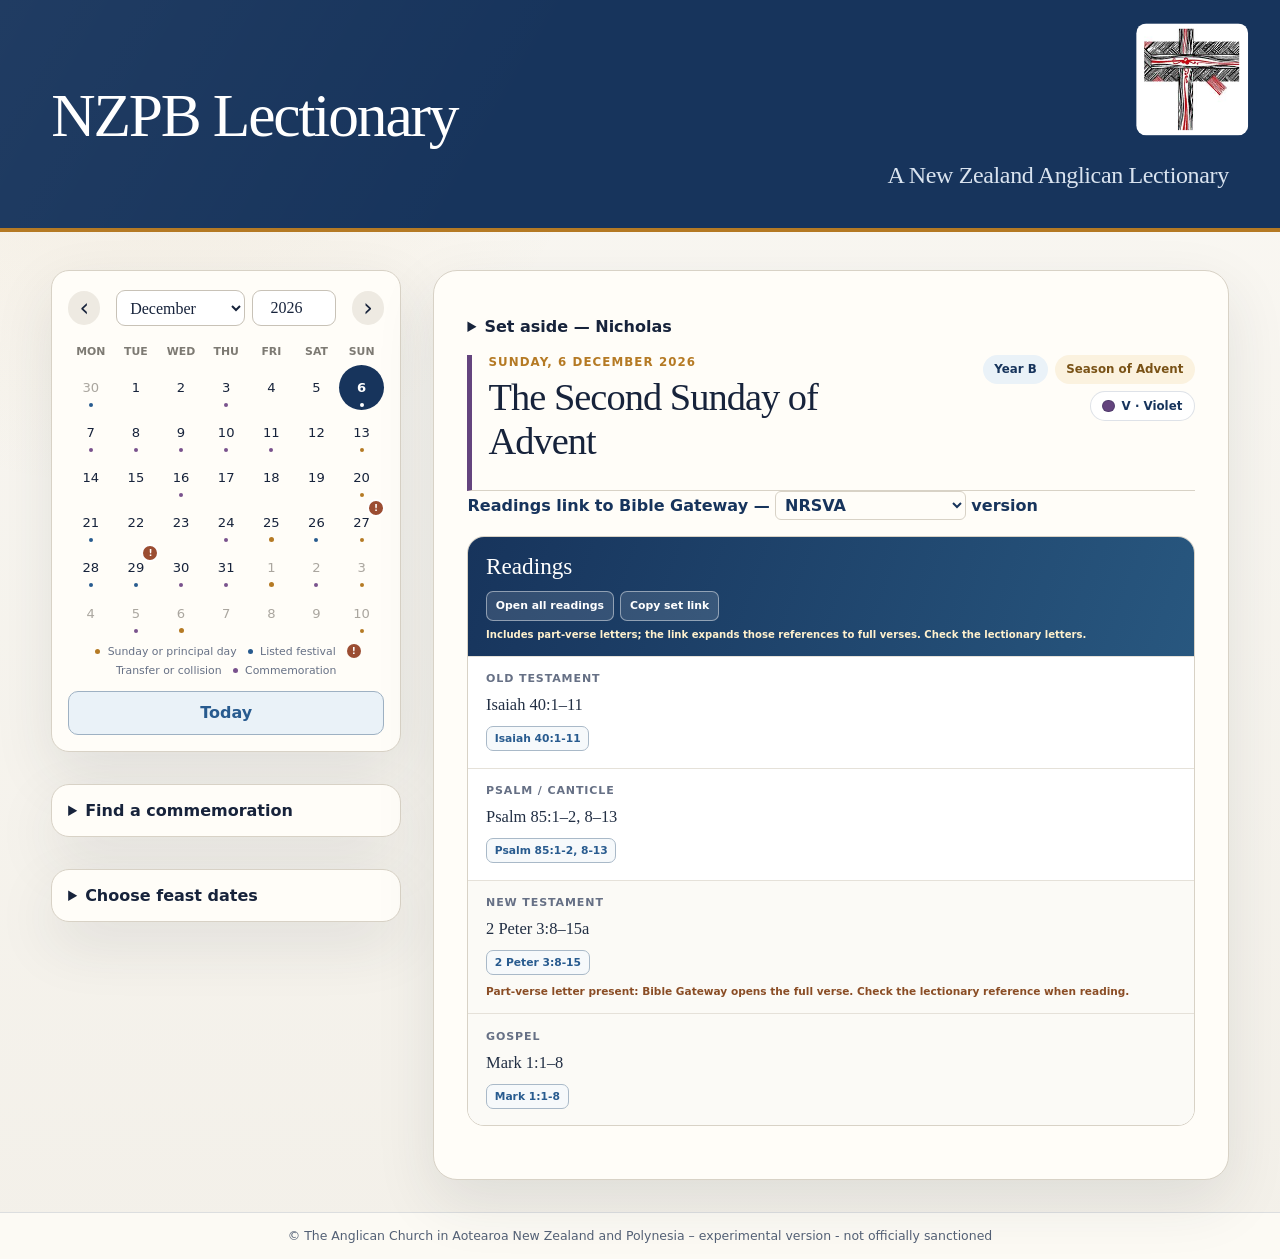
==== index.html @ 36b36e20 "v72 included FAS readings Files now include the FATS readings and should not have cross over data fo" ====
<!doctype html>
<html lang="en">
  <head>
    <meta charset="utf-8" />
    <meta name="viewport" content="width=device-width, initial-scale=1" />
    <meta name="description" content="A Church-year lectionary browser for Sundays, feasts and For All the Saints commemorations." />
    <title>NZPB Lectionary</title>
    <link rel="stylesheet" href="styles.css?v=72" />
    <link rel="stylesheet" href="commemorations.css?v=72" />
  </head>
  <body>
    <div class="app-shell">
      <header class="topbar">
        <h1>NZPB Lectionary</h1>
        <img class="church-logo" src="assets/anglican-church-logo.jpg?v=72" alt="Anglican Church in Aotearoa, New Zealand and Polynesia logo" />
        <p class="header-subtitle">A New Zealand Anglican Lectionary</p>
      </header>

      <main class="layout">
        <aside class="date-panel" aria-label="Date selection">
          <section class="calendar-card" aria-label="Calendar">
            <div class="calendar-heading">
              <button id="previous-month" class="icon-button" type="button" aria-label="Previous month">‹</button>
              <div class="calendar-selectors">
                <label class="visually-hidden" for="month-select">Month</label>
                <select id="month-select" aria-label="Month"></select>
                <label class="visually-hidden" for="year-select">Year</label>
                <input id="year-select" type="number" min="1600" max="4099" step="1" inputmode="numeric" aria-label="Year" />
                <h2 id="month-title" class="visually-hidden"></h2>
              </div>
              <button id="next-month" class="icon-button" type="button" aria-label="Next month">›</button>
            </div>
            <div class="weekday-row" aria-hidden="true">
              <span>Mon</span><span>Tue</span><span>Wed</span><span>Thu</span><span>Fri</span><span>Sat</span><span>Sun</span>
            </div>
            <div id="calendar-grid" class="calendar-grid"></div>
            <div class="calendar-legend"><span class="legend-principal"></span> Sunday or principal day <span class="legend-festival"></span> Listed festival <span class="legend-collision">!</span> Transfer or collision</div>
            <div id="date-adjustment" class="date-adjustment" hidden>
              <span id="date-adjustment-text"></span>
              <div class="segmented-control" aria-label="Choose Sunday direction">
                <button id="previous-mode" type="button">Previous</button>
                <button id="next-mode" type="button" class="active">Next</button>
              </div>
            </div>
            <div id="transfer-choice" class="transfer-choice" hidden>
              <span id="transfer-choice-text"></span>
              <div class="segmented-control" aria-label="Choose feast observance date">
                <button id="calendar-date-mode" type="button">Calendar date</button>
                <button id="assigned-sunday-mode" type="button">Assigned Sunday</button>
              </div>
            </div>
            <button id="today-button" class="calendar-today-button" type="button">Today</button>
          </section>

        </aside>

        <section class="reading-panel" aria-live="polite">
          <div id="notice" class="notice" hidden></div>

          <div class="reading-heading">
            <div>
              <div id="resolved-date" class="resolved-date"></div>
              <h2 id="sunday-name">Select a date</h2>
              <p id="sunday-subheading" class="sunday-subheading"></p>
            </div>
            <div class="metadata">
              <span id="cycle-badge" class="metadata-pill"></span>
              <span id="season-badge" class="metadata-pill season-pill"></span>
              <span id="colour-badge" class="metadata-pill colour-pill"><span id="colour-swatch" class="colour-swatch"></span><span id="colour-label"></span></span>
            </div>
          </div>

          <div id="reading-content">
            <p class="reading-link-notice">Readings link to Bible Gateway — <label class="visually-hidden" for="bible-version">Bible version</label><select id="bible-version" title="Authorised translations available on Bible Gateway; worship use remains subject to diocesan approval."><option value="NRSVA">NRSVA</option><option value="RSV">RSV</option><option value="GNT">GNT (Good News)</option><option value="CEV">CEV</option><option value="ESV">ESV</option><option value="NLT">NLT</option><option value="KJV">KJV</option></select> version <span id="apocrypha-status" hidden>— no apocrypha</span></p>
            <details id="easter-vigil" class="easter-vigil" hidden>
              <summary>The Great Vigil of Easter</summary>
              <p id="vigil-timing"></p>
              <p id="vigil-instruction"></p>
              <div id="vigil-readings"></div>
            </details>
            <section id="saint-date-choice" class="saint-date-choice" hidden>
              <span>Authorised Calendar dates</span>
              <p id="saint-date-choice-text"></p>
              <strong id="saint-observance-status" class="saint-observance-status"></strong>
              <div id="saint-observance-choice" class="segmented-control saint-observance-choice" role="group" aria-label="Record where this feast is observed">
                <button id="saint-choice-unconfirmed" type="button">Unconfirmed</button>
                <button id="saint-choice-official" type="button">Use official date</button>
                <button id="saint-choice-alternative" type="button">Use alternative</button>
              </div>
              <div id="saint-date-links" class="saint-date-links"></div>
            </section>

            <section id="christmas-proper-links" class="christmas-proper-links" hidden>
              <span>Christmas reading sets</span>
              <p>Open or copy one complete appointed Proper at a time.</p>
              <div id="christmas-proper-buttons" class="christmas-proper-buttons"></div>
            </section>

            <section id="required-reading-guidance" class="required-reading-guidance" hidden>
              <div class="required-reading-instruction">
                <span id="required-reading-label">Required reading</span>
                <strong id="required-reading-text"></strong>
                <p id="required-reading-explanation"></p>
              </div>
            </section>

            <section id="te-pouhere-provision" class="te-pouhere-provision" hidden>
              <details class="easter-vigil" id="te-pouhere-notes">
                <summary>About Te Pouhere Sunday — precedence information</summary>
              <div class="te-pouhere-status">
                <span>Designated Sunday and precedence</span>
                <strong id="te-pouhere-status-text"></strong>
                <p id="te-pouhere-precedence-text"></p>
                <div class="te-pouhere-source-links">
                  <a id="te-pouhere-lectionary-link" href="#" target="_blank" rel="noreferrer">Open annual Lectionary source ↗</a>
                  <a id="te-pouhere-calendar-link" href="#" target="_blank" rel="noreferrer">Open NZPB Calendar source ↗</a>
                </div>
              </div>
              </details>
              <article class="track-card te-pouhere-card">
                <header><span class="track-kicker">Specific provision</span><h3>Te Pouhere Sunday</h3></header>
                <dl>
                  <div><dt>Sentence</dt><dd id="te-pouhere-sentence"></dd></div>
                  <div><dt>First Reading</dt><dd id="te-pouhere-ot"></dd></div>
                  <div><dt>Psalm</dt><dd id="te-pouhere-psalm"></dd></div>
                  <div><dt>Second Reading</dt><dd id="te-pouhere-nt"></dd></div>
                  <div><dt>Gospel</dt><dd id="te-pouhere-gospel"></dd></div>
                  <div><dt>Post-communion</dt><dd id="te-pouhere-post-communion"></dd></div>
                </dl>
              </article>
            </section>

            <div id="ordinary-alternative-heading" class="ordinary-alternative-heading" hidden>
              <span>Alternative provision for the same date</span>
              <strong id="ordinary-alternative-title"></strong>
              <p>Use the following Ordinary Sunday RCL set when Te Pouhere Sunday is not being observed.</p>
            </div>

            <div id="track-choice" class="segmented-control track-choice" role="group" aria-label="Choose reading track" hidden>
              <button id="continuous-track-mode" type="button" class="active" aria-pressed="true">Continuous</button>
              <button id="related-track-mode" type="button" aria-pressed="false">Related</button>
            </div>

            <div id="tracks" class="tracks">
              <article id="primary-track" class="track-card continuous-card">
                <header>
                  <h3 id="primary-track-title">Continuous</h3>
                </header>
                <dl>
                  <div><dt>Old Testament</dt><dd id="continuous-ot"></dd></div>
                  <div><dt>Psalm / Canticle</dt><dd id="continuous-psalm"></dd></div>
                  <div class="shared-reading"><dt>New Testament</dt><dd id="continuous-nt"></dd></div>
                  <div class="shared-reading"><dt>Gospel</dt><dd id="continuous-gospel"></dd></div>
                </dl>
              </article>

              <article id="related-track" class="track-card related-card">
                <header>
                  <h3>Related</h3>
                </header>
                <dl>
                  <div><dt>Old Testament</dt><dd id="related-ot"></dd></div>
                  <div><dt>Psalm / Canticle</dt><dd id="related-psalm"></dd></div>
                  <div class="shared-reading"><dt>New Testament</dt><dd id="related-nt"></dd></div>
                  <div class="shared-reading"><dt>Gospel</dt><dd id="related-gospel"></dd></div>
                </dl>
              </article>
            </div>

            <section id="underlying-sunday-provision" class="underlying-sunday-provision" hidden>
              <div class="underlying-sunday-heading">
                <span>Underlying Sunday provision</span>
                <strong id="underlying-sunday-title"></strong>
                <p id="underlying-sunday-note"></p>
              </div>
              <div id="underlying-track-choice" class="segmented-control track-choice" role="group" aria-label="Choose underlying Sunday reading track" hidden>
                <button id="underlying-continuous-track-mode" type="button" class="active" aria-pressed="true">Continuous</button>
                <button id="underlying-related-track-mode" type="button" aria-pressed="false">Related</button>
              </div>
              <div id="underlying-sunday-tracks" class="tracks">
                <article id="underlying-primary-track" class="track-card continuous-card">
                  <header>
                    <h3 id="underlying-primary-title">Continuous</h3>
                  </header>
                  <dl>
                    <div><dt>Old Testament</dt><dd id="underlying-continuous-ot"></dd></div>
                    <div><dt>Psalm / Canticle</dt><dd id="underlying-continuous-psalm"></dd></div>
                    <div><dt>New Testament</dt><dd id="underlying-continuous-nt"></dd></div>
                    <div><dt>Gospel</dt><dd id="underlying-continuous-gospel"></dd></div>
                  </dl>
                </article>
                <article id="underlying-related-track" class="track-card related-card">
                  <header><h3>Related</h3></header>
                  <dl>
                    <div><dt>Old Testament</dt><dd id="underlying-related-ot"></dd></div>
                    <div><dt>Psalm / Canticle</dt><dd id="underlying-related-psalm"></dd></div>
                    <div><dt>New Testament</dt><dd id="underlying-related-nt"></dd></div>
                    <div><dt>Gospel</dt><dd id="underlying-related-gospel"></dd></div>
                  </dl>
                </article>
              </div>
            </section>

            <section id="easter-late-service" class="easter-late-service" hidden>
              <article class="track-card late-easter-card">
                <header>
                  <span id="easter-late-kicker" class="track-kicker"></span>
                  <h3 id="easter-late-title"></h3>
                </header>
                <dl>
                  <div><dt>Old Testament</dt><dd id="easter-late-ot"></dd></div>
                  <div><dt>Psalm / Canticle</dt><dd id="easter-late-psalm"></dd></div>
                  <div><dt>New Testament</dt><dd id="easter-late-nt"></dd></div>
                  <div><dt>Gospel</dt><dd id="easter-late-gospel"></dd></div>
                </dl>
              </article>
            </section>

            <section id="palm-liturgy" class="palm-liturgy" hidden>
              <div class="palm-instruction">
                <span>How the two liturgies are used</span>
                <p id="palm-instruction-text"></p>
              </div>
              <div class="palm-liturgy-grid">
                <article class="track-card palms-card">
                  <header><span class="track-kicker">Procession and entry</span><h3>Liturgy of the Palms</h3></header>
                  <dl>
                    <div><dt>Gospel</dt><dd id="palms-gospel"></dd></div>
                    <div><dt>Psalm</dt><dd id="palms-psalm"></dd></div>
                  </dl>
                  <p id="palms-collect" class="liturgy-collect"></p>
                </article>
                <article class="track-card passion-card">
                  <header><span class="track-kicker">Principal readings</span><h3>Liturgy of the Passion</h3></header>
                  <dl>
                    <div class="replaceable-reading"><dt>First Reading <span>replaceable if no procession</span></dt><dd id="passion-ot"></dd></div>
                    <div class="replaceable-reading"><dt>Psalm <span>replaceable if no procession</span></dt><dd id="passion-psalm"></dd></div>
                    <div><dt>New Testament</dt><dd id="passion-nt"></dd></div>
                    <div><dt>Passion Gospel</dt><dd id="passion-gospel"></dd></div>
                  </dl>
                </article>
              </div>
            </section>

          </div>

          <div id="empty-state" class="empty-state" hidden>
            <div class="empty-mark">✦</div>
            <h3 id="empty-title"></h3>
            <p id="empty-message"></p>
          </div>
        </section>
      </main>

      <footer class="site-footer">
        <p>© The Anglican Church in Aotearoa New Zealand and Polynesia – experimental version - not officially sanctioned</p>
      </footer>
    </div>

    <script src="data/sundays-data.js?v=72"></script>
    <script src="data/sunday-variations-data.js?v=72"></script>
    <script src="data/verification-status-data.js?v=72"></script>
    <script src="data/feasts-data.js?v=72"></script>
    <script src="data/saints-data.js?v=72"></script>
    <script src="data/palm-sunday-data.js?v=72"></script>
    <script src="data/mandatory-reading-data.js?v=72"></script>
    <script src="data/easter-day-data.js?v=72"></script>
    <script src="data/te-pouhere-data.js?v=72"></script>
    <script src="data/liturgical-colours-data.js?v=72"></script>
    <script src="embed-height.js?v=72"></script>
    <script src="data/easter-vigil-data.js?v=72"></script>
    <script src="data/reading-revisions-data.js?v=72"></script>
    <script type="module" src="app.js?v=72"></script>
  </body>
</html>
---- styles.css ----
:root {
  --ink: #17233b;
  --muted: #667085;
  --paper: #f3f0e9;
  --card: #fffdf8;
  --line: #d8d2c6;
  --navy: #17345c;
  --blue: #285b8f;
  --blue-soft: #eaf2f8;
  --gold: #b57a24;
  --gold-soft: #fbf2df;
  --green: #47715c;
  --green-soft: #e8f1eb;
  --alert: #9b4d32;
  --alert-soft: #fff0e8;
  --shadow: 0 22px 60px rgba(42, 49, 60, 0.1);
}

* { box-sizing: border-box; }
[hidden] { display: none !important; }

body {
  margin: 0;
  min-width: 320px;
  color: var(--ink);
  background:
    radial-gradient(circle at 10% 0%, rgba(181, 122, 36, 0.09), transparent 31rem),
    linear-gradient(180deg, #faf8f3 0%, var(--paper) 100%);
  font-family: Inter, ui-sans-serif, system-ui, -apple-system, BlinkMacSystemFont, "Segoe UI", sans-serif;
}

button, input { font: inherit; }
button { color: inherit; }

.app-shell { min-height: 0; }

.topbar {
  display: grid;
  grid-template-columns: minmax(0, 1fr) auto;
  grid-template-rows: auto auto;
  gap: 0.35rem 1.5rem;
  align-items: end;
  padding: 2.8rem clamp(1rem, 4vw, 4.5rem) 2.35rem;
  color: white;
  background:
    linear-gradient(120deg, rgba(255,255,255,0.04), transparent 42%),
    var(--navy);
  border-bottom: 4px solid var(--gold);
}

.topbar h1 {
  grid-column: 1;
  grid-row: 1;
  margin: 0.2rem 0 0.35rem;
  font-family: Georgia, "Times New Roman", serif;
  font-size: clamp(1.6rem, 4.8vw, 4.8rem);
  font-weight: 500;
  letter-spacing: -0.035em;
  white-space: nowrap;
}

.topbar p { margin: 0; color: #d9e3ef; font-size: 1rem; }
.topbar .header-subtitle { grid-column: 1 / -1; grid-row: 2; justify-self: end; margin: 0; text-align: right; font-family: Georgia, "Times New Roman", serif; font-size: clamp(1rem, 1.875vw, 1.8rem); line-height: 1.15; letter-spacing: -0.015em; white-space: nowrap; }
.church-logo { grid-column: 2; grid-row: 1; align-self: start; justify-self: end; display: block; width: clamp(85px, 8.75vw, 115px); height: clamp(85px, 8.75vw, 115px); padding: 0.3rem; border-radius: 10px; background: white; object-fit: contain; transform: translate(clamp(0.35rem, 1.5vw, 1.5rem), -1.35rem); }
.eyebrow { color: #efc77f; text-transform: uppercase; letter-spacing: 0.18em; font-size: 0.73rem; font-weight: 800; }

.layout {
  display: grid;
  width: 100%;
  grid-template-columns: minmax(270px, 350px) minmax(0, 1fr);
  gap: clamp(1rem, 2.5vw, 2.5rem);
  padding: clamp(1rem, 3vw, 3rem) clamp(1rem, 4vw, 4.5rem) clamp(1.25rem, 2.5vw, 2.25rem);
  max-width: 1650px;
  margin: 0 auto;
}

.site-footer {
  padding: 0.85rem clamp(1rem, 4vw, 4.5rem);
  border-top: 1px solid rgba(23, 52, 92, 0.14);
  color: #536075;
  background: rgba(255, 253, 248, 0.78);
  text-align: center;
}

.site-footer p {
  margin: 0;
  font-size: 0.78rem;
  line-height: 1.5;
}

.date-panel { display: flex; flex-direction: column; gap: 1rem; }
.calendar-card, .reading-panel { background: var(--card); border: 1px solid var(--line); box-shadow: var(--shadow); }
.calendar-card { min-width: 0; border-radius: 18px; padding: 1rem; }

input[type="date"] {
  width: 100%;
  padding: 0.75rem 0.8rem;
  border: 1px solid #c8c2b7;
  border-radius: 10px;
  background: white;
  color: var(--ink);
}

button { border: 0; cursor: pointer; }
button:focus-visible, input:focus-visible, select:focus-visible, a:focus-visible { outline: 3px solid rgba(40,91,143,0.3); outline-offset: 2px; }
.quiet-button { padding: 0.7rem 0.9rem; border-radius: 10px; background: var(--blue-soft); color: var(--blue); font-weight: 750; }

.date-adjustment { margin-top: 0.8rem; padding-top: 0.75rem; border-top: 1px solid var(--line); }
.date-adjustment > span { display: block; color: var(--muted); font-size: 0.82rem; line-height: 1.4; margin-bottom: 0.6rem; }
.transfer-choice { margin-top: 0.8rem; padding-top: 0.75rem; border-top: 1px solid var(--line); }
.transfer-choice > span { display: block; margin-bottom: 0.6rem; color: var(--muted); font-size: 0.82rem; line-height: 1.4; }
.segmented-control { display: grid; grid-template-columns: 1fr 1fr; padding: 3px; border-radius: 10px; background: #ece8df; }
.segmented-control button { padding: 0.5rem; border-radius: 8px; background: transparent; font-size: 0.78rem; font-weight: 750; }
.segmented-control button.active { color: white; background: var(--navy); }
.track-choice { width: min(100%, 24rem); margin: 1rem 0; }
.track-choice[hidden] { display: none; }

.calendar-heading { display: flex; align-items: center; justify-content: space-between; gap: 1rem; padding: 0.2rem 0 0.8rem; }
.calendar-heading h2 { margin: 0; font-family: Georgia, "Times New Roman", serif; font-size: 1.25rem; font-weight: 600; }
.calendar-selectors { display: flex; align-items: center; justify-content: center; gap: 0.45rem; min-width: 0; }
.calendar-selectors select, .calendar-selectors input { min-height: 2.25rem; border: 1px solid #c8c2b7; border-radius: 9px; color: var(--ink); background: white; font-family: Georgia, "Times New Roman", serif; font-size: 1rem; }
.calendar-selectors select { max-width: 9rem; padding: 0.35rem 1.8rem 0.35rem 0.55rem; }
.calendar-selectors input { width: 6.2rem; padding: 0.35rem 0.55rem; text-align: center; }
.visually-hidden { position: absolute !important; width: 1px !important; height: 1px !important; padding: 0 !important; margin: -1px !important; overflow: hidden !important; clip: rect(0, 0, 0, 0) !important; white-space: nowrap !important; border: 0 !important; }
.icon-button { display: grid; place-items: center; width: 2.1rem; height: 2.1rem; border-radius: 50%; background: #eeeae2; font-size: 1.5rem; line-height: 1; }
.weekday-row, .calendar-grid { display: grid; grid-template-columns: repeat(7, 1fr); }
.weekday-row span { padding: 0.4rem 0; color: #7d7a73; text-align: center; font-size: 0.68rem; font-weight: 800; text-transform: uppercase; }
.calendar-day { position: relative; aspect-ratio: 1; min-height: 36px; display: grid; place-items: center; border-radius: 50%; background: transparent; font-size: 0.82rem; }
.calendar-day.outside { color: #aaa69f; }
.calendar-day.sunday::after, .calendar-day.observance::after { content: ""; position: absolute; bottom: 3px; width: 4px; height: 4px; border-radius: 50%; background: var(--gold); }
.calendar-day.observance:not(.sunday)::after { background: var(--blue); }
.calendar-day.principal-observance:not(.sunday)::after { width: 5px; height: 5px; background: var(--gold); }
.calendar-day.selected { color: white; background: var(--navy); font-weight: 800; }
.calendar-day.selected::after { background: white; }
.calendar-day.resolved:not(.selected) { box-shadow: inset 0 0 0 2px var(--gold); font-weight: 800; }
.calendar-day.today:not(.selected) { background: var(--blue-soft); color: var(--blue); }
.calendar-day.collision::before { content: "!"; position: absolute; top: -1px; right: -1px; display: grid; place-items: center; width: 14px; height: 14px; border: 2px solid white; border-radius: 50%; color: white; background: var(--alert); font: 800 9px/1 system-ui, sans-serif; z-index: 1; }
.calendar-day.selected.collision::before { border-color: var(--navy); }
.calendar-legend { display: flex; flex-wrap: wrap; align-items: center; justify-content: center; gap: 0.35rem 0.45rem; margin-top: 0.55rem; color: var(--muted); font-size: 0.68rem; }
.calendar-legend span { width: 5px; height: 5px; margin-left: 0.25rem; border-radius: 50%; background: var(--gold); }
.calendar-legend .legend-festival { background: var(--blue); }
.calendar-legend .legend-collision { display: grid; place-items: center; width: 14px; height: 14px; color: white; background: var(--alert); font-size: 9px; font-weight: 850; }
.calendar-today-button { width: 100%; margin-top: 0.85rem; padding: 0.72rem; border: 1px solid #9eb1c3; border-radius: 10px; color: var(--blue); background: var(--blue-soft); font-weight: 800; }

.reading-panel { border-radius: 24px; padding: clamp(1rem, 2.6vw, 2.3rem); min-width: 0; }
.notice { margin-bottom: 1.2rem; padding: 0.9rem 1rem; border-left: 4px solid var(--alert); background: var(--alert-soft); color: #70351f; line-height: 1.45; font-size: 0.88rem; }
.notice.info { border-left-color: var(--blue); background: var(--blue-soft); color: #244e76; }

.reading-heading { display: flex; align-items: flex-start; justify-content: space-between; gap: 1rem; padding-bottom: 1.2rem; border-bottom: 1px solid var(--line); }
.reading-panel { --liturgical-colour: #b57a24; }
.reading-heading { border-left: 5px solid var(--liturgical-colour); padding-left: 1rem; transition: border-color 180ms ease; }
.resolved-date { margin-bottom: 0.35rem; color: var(--gold); text-transform: uppercase; letter-spacing: 0.09em; font-size: 0.74rem; font-weight: 850; }
.reading-heading h2 { margin: 0; max-width: 850px; font-family: Georgia, "Times New Roman", serif; font-size: clamp(1.75rem, 3vw, 3rem); font-weight: 500; letter-spacing: -0.025em; }
.sunday-subheading { margin: 0.5rem 0 0; color: var(--muted); font-family: Georgia, "Times New Roman", serif; font-style: italic; white-space: pre-line; }
.metadata { display: flex; flex-wrap: wrap; justify-content: flex-end; gap: 0.45rem; }
.metadata-pill { padding: 0.45rem 0.7rem; border-radius: 999px; color: var(--navy); background: var(--blue-soft); font-size: 0.74rem; font-weight: 850; white-space: nowrap; }
.season-pill { color: #795216; background: var(--gold-soft); }
.colour-pill { display: inline-flex; align-items: center; gap: 0.42rem; border: 1px solid rgba(23, 52, 92, 0.14); background: #fff; }
.colour-swatch { display: inline-block; width: 0.78rem; height: 0.78rem; border: 1px solid rgba(23, 35, 59, 0.24); border-radius: 50%; background: var(--liturgical-colour); }

.track-label { color: var(--muted); text-transform: uppercase; letter-spacing: 0.08em; font-size: 0.68rem; font-weight: 850; }
.text-button { padding: 0.45rem 0; color: var(--blue); background: transparent; font-size: 0.8rem; font-weight: 800; }
.calculation-details { margin: 0 0 1rem; padding: 0.8rem 1rem; border-radius: 12px; background: #f1eee7; color: #565d69; font-size: 0.82rem; line-height: 1.55; }

.saint-date-choice { margin: 0 0 1rem; padding: 0.9rem 1rem; border: 1px solid #c8d4df; border-radius: 14px; background: #f4f7fa; }
.saint-date-choice[hidden] { display: none; }
.saint-date-choice > span { color: var(--navy); font-size: 0.7rem; font-weight: 850; text-transform: uppercase; letter-spacing: 0.08em; }
.saint-date-choice p { margin: 0.3rem 0 0.65rem; color: #4b5a68; font-size: 0.82rem; line-height: 1.5; }
.saint-observance-status { display: block; margin-bottom: 0.55rem; color: var(--navy); font-size: 0.82rem; line-height: 1.45; }
.saint-observance-choice { grid-template-columns: repeat(3, 1fr); margin-bottom: 0.75rem; }
.saint-observance-choice button { line-height: 1.25; }
.saint-date-links { display: flex; flex-wrap: wrap; gap: 0.5rem; }
.saint-date-link { display: grid; gap: 0.18rem; padding: 0.6rem 0.75rem; border: 1px solid #9eb1c3; color: var(--navy); background: white; text-align: left; }
.saint-date-role { color: #687a8a; font-size: 0.58rem; font-weight: 850; text-transform: uppercase; letter-spacing: 0.07em; }
.saint-date-link strong { font-size: 0.76rem; }
.saint-date-link.active { border-color: var(--navy); color: white; background: var(--navy); }
.saint-date-link.active .saint-date-role { color: #cbd9e6; }
.saint-date-link.appointed { box-shadow: inset 0 0 0 2px var(--gold); }
.saint-date-link .saint-date-status { color: #687a8a; font-size: 0.68rem; font-weight: 700; }
.saint-date-link.active .saint-date-status { color: #dce7f0; }

.christmas-proper-links { margin: 0 0 1rem; padding: 0.9rem 1rem; border: 1px solid #d7c18b; border-radius: 14px; background: #fff9ec; }
.christmas-proper-links[hidden] { display: none; }
.christmas-proper-links > span { color: #795216; font-size: 0.7rem; font-weight: 850; text-transform: uppercase; letter-spacing: 0.08em; }
.christmas-proper-links > p { margin: 0.3rem 0 0.7rem; color: #6b5a38; font-size: 0.82rem; }
.christmas-proper-buttons { display: grid; gap: 0.55rem; }
.christmas-proper-row { display: flex; flex-wrap: wrap; align-items: center; gap: 0.45rem; padding: 0.55rem 0.65rem; border: 1px solid #ddcfac; border-radius: 10px; background: white; }
.christmas-proper-row strong { min-width: 5.2rem; color: var(--navy); font-size: 0.82rem; }

.reading-text { display: block; white-space: pre-line; }
.psalm-numbering-line + .psalm-numbering-line { margin-top: 0.6rem; }
.psalm-numbering-label { display: block; font: 0.75rem Inter, ui-sans-serif, system-ui, sans-serif; color: var(--muted); margin-bottom: 0.2rem; }
.nzpb-numbering-reference { font-size: 0.92em; }
.easter-vigil { margin: 0.8rem 0 1.2rem; }
.easter-vigil[hidden] { display: none; }
.easter-vigil > summary { cursor: pointer; font-weight: 700; }
.easter-vigil > p { font-size: 0.88rem; line-height: 1.5; }
.vigil-card { margin-top: 0.8rem; }
.reading-links { display: flex; flex-wrap: wrap; gap: 0.35rem; margin-top: 0.55rem; font-family: Inter, ui-sans-serif, system-ui, sans-serif; white-space: normal; }
.reading-link-notice { color: var(--navy); font-size: 1rem; font-weight: 650; line-height: 1.5; margin: 0 0 1rem; }
.reading-link-notice select { max-width: 100%; font: inherit; color: var(--navy); background: var(--card); border: 1px solid var(--line); border-radius: 6px; padding: 0.2rem 0.3rem; }
.optional-reading-choice { display: inline-flex; flex: 0 1 auto; flex-wrap: wrap; gap: 2px; padding: 2px; background: transparent; align-items: center; }
.optional-reading-choice button { padding: 0.28rem 0.4rem; font-size: 0.67rem; font-weight: 600; border: 1px solid var(--line); border-radius: 6px; line-height: 1.25; }
.optional-reading-choice button.active { color: var(--navy); background: var(--blue-soft); border-color: #a9b9c8; }
.reading-link { display: inline-flex; align-items: center; padding: 0.3rem 0.48rem; border: 1px solid #a9b9c8; border-radius: 7px; color: var(--blue); background: #f6f9fb; font-size: 0.67rem; font-weight: 800; line-height: 1.25; text-decoration: none; }
.partial-verse-note { display: block; width: 100%; margin-top: 0.2rem; color: #8a4d25; font-size: 0.66rem; font-weight: 750; line-height: 1.35; }
.reading-set-actions { display: flex; flex-wrap: wrap; align-items: center; gap: 0.4rem; margin-top: 0.65rem; font-family: Inter, ui-sans-serif, system-ui, sans-serif; }
.reading-action { display: inline-flex; align-items: center; justify-content: center; min-height: 1.9rem; padding: 0.35rem 0.55rem; border: 1px solid rgba(255,255,255,0.45); border-radius: 7px; color: white; background: rgba(255,255,255,0.12); font-size: 0.68rem; font-weight: 800; line-height: 1.2; text-decoration: none; }
.reading-action:hover { background: rgba(255,255,255,0.2); }
.christmas-proper-row .reading-action { border-color: #9eb1c3; color: var(--blue); background: var(--blue-soft); }
.reading-set-warning { flex-basis: 100%; color: #fff1cd; font-size: 0.63rem; font-weight: 700; line-height: 1.35; }
.christmas-proper-row .reading-set-warning { color: #8a4d25; }

.required-reading-guidance { margin: 0 0 1rem; }
.required-reading-guidance[hidden], .easter-late-service[hidden] { display: none; }
.required-reading-instruction { padding: 1rem 1.1rem; border: 1px solid #a9c8b5; border-radius: 14px; background: #eff8f2; }
.required-reading-instruction span { display: block; color: #286142; font-size: 0.7rem; font-weight: 850; text-transform: uppercase; letter-spacing: 0.08em; }
.required-reading-instruction strong { display: block; margin-top: 0.35rem; color: #173e2a; line-height: 1.45; }
.required-reading-instruction p { margin: 0.35rem 0 0; color: #3d5e4a; font-size: 0.84rem; line-height: 1.55; }
.required-reading-instruction a { display: inline-block; margin-top: 0.55rem; color: #286142; font-size: 0.76rem; font-weight: 800; }
.easter-late-service { margin-top: 1rem; }
.late-easter-card header { background: linear-gradient(110deg, #326244, #4f8a63); }

.te-pouhere-provision { display: grid; gap: 1rem; margin-top: 1rem; }
.te-pouhere-provision[hidden], .ordinary-alternative-heading[hidden] { display: none; }
.te-pouhere-status { padding: 1rem 1.1rem; border: 1px solid #b9a8ce; border-radius: 14px; background: #f6f1fa; }
.te-pouhere-status > span { display: block; color: #5c397e; font-size: 0.7rem; font-weight: 850; text-transform: uppercase; letter-spacing: 0.08em; }
.te-pouhere-status strong { display: block; margin-top: 0.35rem; color: #43265e; line-height: 1.45; }
.te-pouhere-status p { margin: 0.35rem 0 0; color: #5d5068; font-size: 0.84rem; line-height: 1.55; }
.te-pouhere-source-links { display: flex; flex-wrap: wrap; gap: 0.8rem; margin-top: 0.6rem; }
.te-pouhere-source-links a { color: #5c397e; font-size: 0.76rem; font-weight: 800; }
.te-pouhere-card header { background: linear-gradient(110deg, #493064, #765093); }
.ordinary-alternative-heading { margin: 1rem 0 0.7rem; padding: 0.85rem 1rem; border-left: 4px solid #9b792f; background: #fff9ec; }
.ordinary-alternative-heading span { display: block; color: #80601f; font-size: 0.65rem; font-weight: 850; text-transform: uppercase; letter-spacing: 0.08em; }
.ordinary-alternative-heading strong { display: block; margin-top: 0.2rem; color: #553f17; }
.ordinary-alternative-heading p { margin: 0.2rem 0 0; color: #6b5a38; font-size: 0.78rem; }

.underlying-sunday-provision { margin-top: 1.15rem; padding-top: 1.15rem; border-top: 1px solid var(--line); }
.underlying-sunday-provision[hidden] { display: none; }
.underlying-sunday-heading { margin-bottom: 0.75rem; padding: 0.9rem 1rem; border-left: 4px solid #9b792f; background: #fff9ec; }
.underlying-sunday-heading span { display: block; color: #80601f; font-size: 0.65rem; font-weight: 850; text-transform: uppercase; letter-spacing: 0.08em; }
.underlying-sunday-heading strong { display: block; margin-top: 0.2rem; color: #553f17; font-family: Georgia, "Times New Roman", serif; font-size: 1.08rem; }
.underlying-sunday-heading p { margin: 0.3rem 0 0; color: #6b5a38; font-size: 0.8rem; line-height: 1.5; }

.tracks { display: grid; grid-template-columns: repeat(2, minmax(0,1fr)); gap: 1rem; }
.tracks.single-track { grid-template-columns: minmax(0, 1fr); }
.tracks.single-track .track-card { max-width: none; }
.tracks.single-track .continuous-card header { background: linear-gradient(110deg, var(--navy), #28577f); }
.track-card { overflow: hidden; border: 1px solid var(--line); border-radius: 17px; background: white; }
.track-card header { padding: 1rem 1.1rem 0.9rem; color: white; }
.continuous-card header { background: var(--navy); }
.vigil-card header { background: var(--navy); }
.related-card header { background: #7d5a25; }
.track-kicker { display: block; margin-bottom: 0.2rem; opacity: 0.72; font-size: 0.66rem; font-weight: 800; text-transform: uppercase; letter-spacing: 0.12em; }
.track-card h3 { margin: 0; font-family: Georgia, "Times New Roman", serif; font-size: 1.45rem; font-weight: 500; }
.track-card dl { margin: 0; }
.track-card dl > div { min-height: 112px; padding: 0.95rem 1.1rem; border-top: 1px solid #e5e1d9; }
.track-card dt { margin-bottom: 0.45rem; color: var(--muted); font-size: 0.69rem; font-weight: 850; text-transform: uppercase; letter-spacing: 0.08em; }
.track-card dt span { float: right; padding: 0.18rem 0.4rem; border-radius: 999px; color: var(--green); background: var(--green-soft); font-size: 0.58rem; letter-spacing: 0.05em; }
.track-card dd { margin: 0; color: #222f44; font-family: Georgia, "Times New Roman", serif; font-size: 1.03rem; line-height: 1.55; white-space: pre-line; }
.palm-liturgy { display: grid; gap: 1rem; }
.palm-liturgy[hidden] { display: none; }
.palm-instruction { padding: 1rem 1.1rem; border: 1px solid #d9c58c; border-radius: 14px; background: #fff8e6; }
.palm-instruction span { color: #765519; font-size: 0.7rem; font-weight: 850; text-transform: uppercase; letter-spacing: 0.08em; }
.palm-instruction p { margin: 0.35rem 0 0; color: #473919; line-height: 1.55; }
.palm-liturgy-grid { display: grid; grid-template-columns: minmax(0, 0.82fr) minmax(0, 1.18fr); gap: 1rem; align-items: start; }
.palms-card header { background: linear-gradient(110deg, #6b5521, #9a7830); }
.passion-card header { background: linear-gradient(110deg, #702e32, #9a4349); }
.liturgy-collect { margin: 0; padding: 0.8rem 1.1rem; border-top: 1px solid #e5e1d9; color: var(--muted); font-size: 0.78rem; font-weight: 750; }
.replaceable-reading { background: #fffaf0; }
.replaceable-reading dt span { float: right; padding: 0.18rem 0.4rem; border-radius: 999px; color: #765519; background: #f4e4b8; font-size: 0.58rem; letter-spacing: 0.04em; }
.shared-reading { background: #fbfaf6; }


.empty-state { display: grid; place-items: center; padding: 2rem; text-align: center; }
.empty-mark { display: grid; place-items: center; width: 3.5rem; height: 3.5rem; border-radius: 50%; color: var(--gold); background: var(--gold-soft); font-size: 1.4rem; }
.empty-state h3 { margin: 1rem 0 0.5rem; font-family: Georgia, "Times New Roman", serif; font-size: 1.7rem; font-weight: 500; }
.empty-state p { max-width: 560px; margin: 0; color: var(--muted); line-height: 1.6; }

@media (max-width: 980px) {
  .layout { grid-template-columns: 1fr; }
  .topbar { align-items: center; }
  .date-panel { display: grid; grid-template-columns: minmax(0, 1fr) minmax(0, 1.2fr); align-items: start; }
}

@media (max-width: 700px) {
  .topbar { grid-template-rows: auto auto; align-items: center; column-gap: 0.5rem; }
  .topbar h1 { grid-column: 1; grid-row: 1; justify-self: start; font-size: clamp(1rem, 6.1vw, 2.6rem); }
  .church-logo { grid-column: 2; grid-row: 1; align-self: center; width: clamp(40px, 8vw, 56px); height: clamp(40px, 8vw, 56px); transform: none; }
  .topbar .header-subtitle { grid-column: 1 / -1; grid-row: 2; }
  .topbar .header-subtitle { font-size: clamp(0.78rem, 3vw, 1rem); }
  .saint-observance-choice { grid-template-columns: 1fr; }
  .date-panel, .tracks, .palm-liturgy-grid { grid-template-columns: 1fr; }
  .reading-heading { flex-direction: column; }
  .metadata { justify-content: flex-start; }
}
---- commemorations.css ----
/* Commemoration layout additions. Shared Sunday styles and colours retained. */
#fas-jump { width:100%; max-width:100%; padding:.6rem; border:1px solid var(--line); border-radius:8px; background:var(--card); color:var(--ink); font:inherit; }
#fas-panel .track-card { margin:1rem 0; }
#christmas-proper-buttons { display:grid; grid-template-columns:minmax(0,1fr); gap:1rem; }
.fas-reading-title { padding:1rem; }
.fas-reading-title h3 { margin:0 0 .4rem; }
#fas-finder { margin-top:1rem; padding:1rem; }
#fas-finder summary { cursor:pointer; font-weight:600; }
#fas-finder select { margin-top:.75rem; }
#feast-date-finder { margin-top:1rem; padding:1rem; }
#feast-date-finder summary { cursor:pointer; font-weight:600; }
#feast-date-jump { width:100%; max-width:100%; padding:.6rem; border:1px solid var(--line); border-radius:8px; background:var(--card); color:var(--ink); font:inherit; }
.feast-date-options p { font-size:.85rem; color:var(--muted); }
.calendar-day.fas-only:not(.sunday):not(.selected)::after { background:#79528d; }
.calendar-day.fas-only.selected:not(.sunday)::after { background:#dcc5ee; }
.calendar-legend .legend-fas { background:#79528d; }
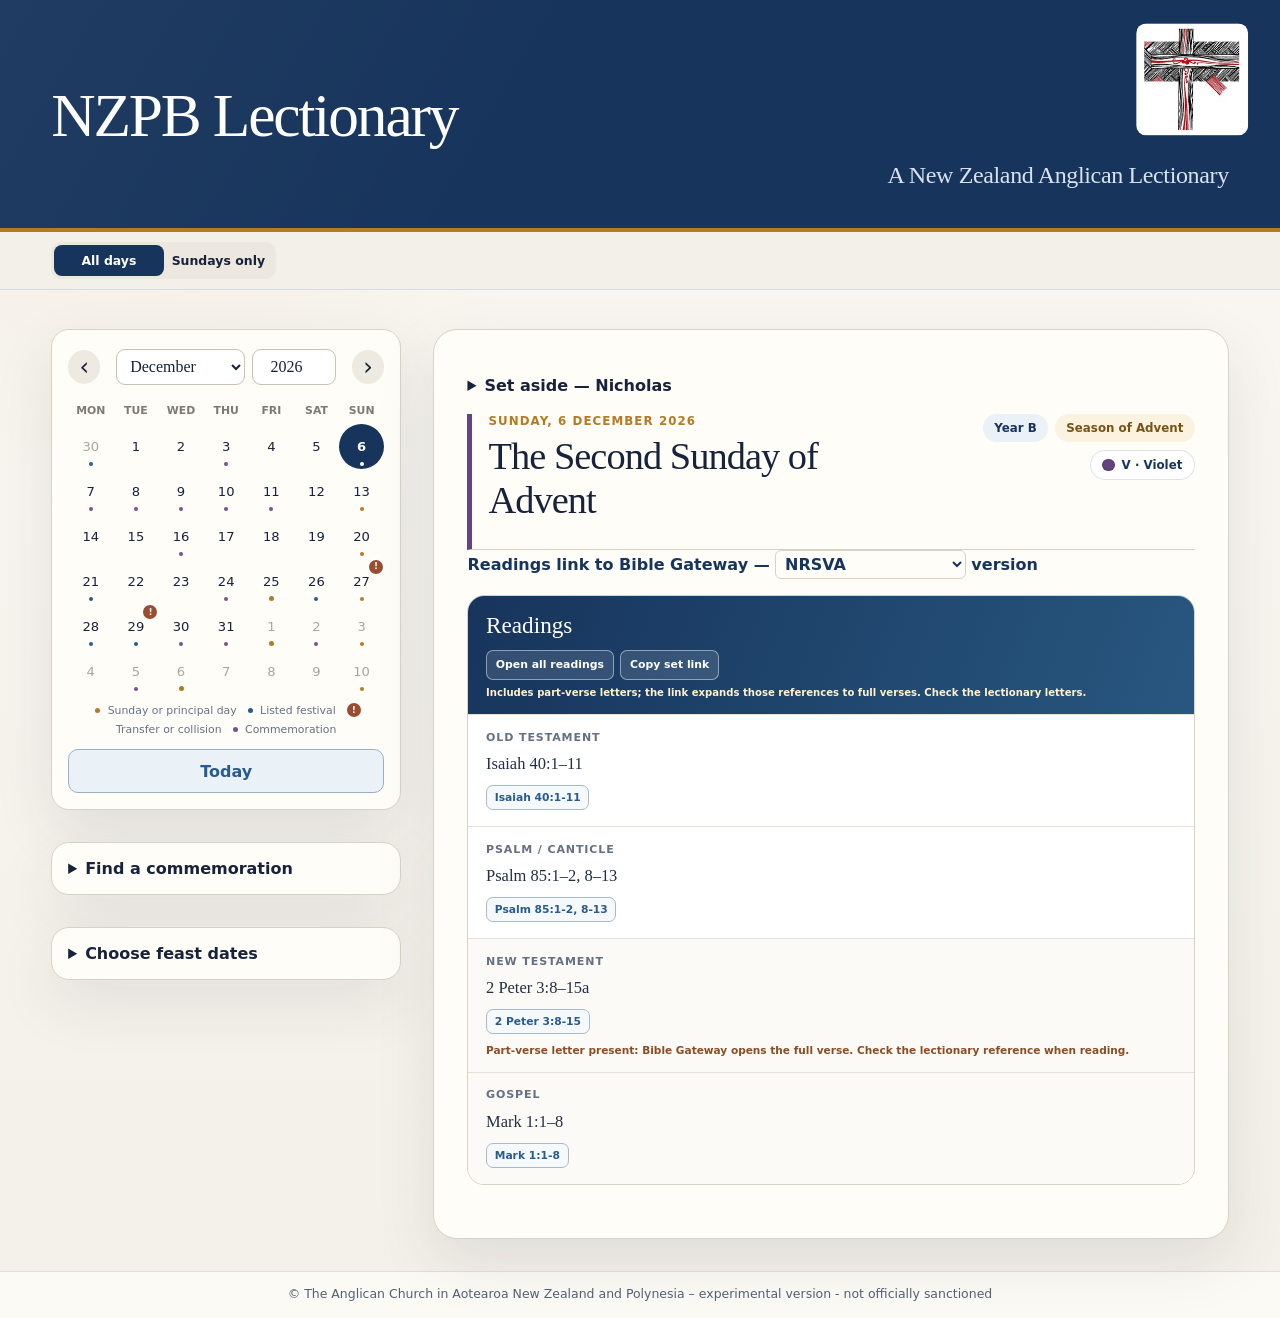
==== commit b52ddf5e: "version 74 Sunday only button added added a button to select only Sunday readings so only those date" ====
--- a/index.html
+++ b/index.html
@@ -5,17 +5,27 @@
     <meta name="viewport" content="width=device-width, initial-scale=1" />
     <meta name="description" content="A Church-year lectionary browser for Sundays, feasts and For All the Saints commemorations." />
     <title>NZPB Lectionary</title>
-    <link rel="stylesheet" href="styles.css?v=72" />
-    <link rel="stylesheet" href="commemorations.css?v=72" />
+    <link rel="stylesheet" href="styles.css?v=74" />
+    <link rel="stylesheet" href="commemorations.css?v=74" />
   </head>
   <body>
     <div class="app-shell">
       <header class="topbar">
         <h1>NZPB Lectionary</h1>
-        <img class="church-logo" src="assets/anglican-church-logo.jpg?v=72" alt="Anglican Church in Aotearoa, New Zealand and Polynesia logo" />
+        <img class="church-logo" src="assets/anglican-church-logo.jpg?v=74" alt="Anglican Church in Aotearoa, New Zealand and Polynesia logo" />
         <p class="header-subtitle">A New Zealand Anglican Lectionary</p>
       </header>
 
+      <nav class="day-navigation" aria-label="Reading day navigation">
+        <div class="segmented-control" aria-label="Days to show">
+          <button id="all-days-mode" type="button" aria-pressed="true">All days</button>
+          <button id="sundays-only-mode" type="button" aria-pressed="false">Sundays only</button>
+        </div>
+        <div id="sunday-navigation" class="sunday-navigation" hidden>
+          <button id="previous-sunday" type="button">Previous Sunday</button>
+          <button id="next-sunday" type="button">Next Sunday</button>
+        </div>
+      </nav>
       <main class="layout">
         <aside class="date-panel" aria-label="Date selection">
           <section class="calendar-card" aria-label="Calendar">
@@ -257,19 +267,19 @@
       </footer>
     </div>
 
-    <script src="data/sundays-data.js?v=72"></script>
-    <script src="data/sunday-variations-data.js?v=72"></script>
-    <script src="data/verification-status-data.js?v=72"></script>
-    <script src="data/feasts-data.js?v=72"></script>
-    <script src="data/saints-data.js?v=72"></script>
-    <script src="data/palm-sunday-data.js?v=72"></script>
-    <script src="data/mandatory-reading-data.js?v=72"></script>
-    <script src="data/easter-day-data.js?v=72"></script>
-    <script src="data/te-pouhere-data.js?v=72"></script>
-    <script src="data/liturgical-colours-data.js?v=72"></script>
-    <script src="embed-height.js?v=72"></script>
-    <script src="data/easter-vigil-data.js?v=72"></script>
-    <script src="data/reading-revisions-data.js?v=72"></script>
-    <script type="module" src="app.js?v=72"></script>
+    <script src="data/sundays-data.js?v=74"></script>
+    <script src="data/sunday-variations-data.js?v=74"></script>
+    <script src="data/verification-status-data.js?v=74"></script>
+    <script src="data/feasts-data.js?v=74"></script>
+    <script src="data/saints-data.js?v=74"></script>
+    <script src="data/palm-sunday-data.js?v=74"></script>
+    <script src="data/mandatory-reading-data.js?v=74"></script>
+    <script src="data/easter-day-data.js?v=74"></script>
+    <script src="data/te-pouhere-data.js?v=74"></script>
+    <script src="data/liturgical-colours-data.js?v=74"></script>
+    <script src="embed-height.js?v=74"></script>
+    <script src="data/easter-vigil-data.js?v=74"></script>
+    <script src="data/reading-revisions-data.js?v=74"></script>
+    <script type="module" src="app.js?v=74"></script>
   </body>
 </html>
--- a/styles.css
+++ b/styles.css
@@ -33,6 +33,15 @@
 button { color: inherit; }
 
 .app-shell { min-height: 0; }
+
+/* Sunday navigation uses the existing palette; readings and calendar rules are unchanged. */
+.day-navigation { position: sticky; top: 0; z-index: 20; display: flex; flex-wrap: wrap; gap: 0.5rem 1rem; align-items: center; padding: 0.65rem clamp(1rem, 4vw, 4.5rem); background: var(--paper); border-bottom: 1px solid #d6dce3; }
+.sunday-navigation { display: flex; gap: 0.5rem; }
+.sunday-navigation[hidden] { display: none; }
+.sunday-navigation button { border: 1px solid #ccd4df; border-radius: 6px; background: white; padding: 0.45rem 0.65rem; cursor: pointer; font-size: 0.85rem; }
+.day-navigation button:focus-visible { outline: 3px solid var(--gold); outline-offset: 2px; }
+.sundays-only .calendar-day:disabled { opacity: 0.32; cursor: default; }
+.reading-panel { scroll-margin-top: 7rem; }
 
 .topbar {
   display: grid;
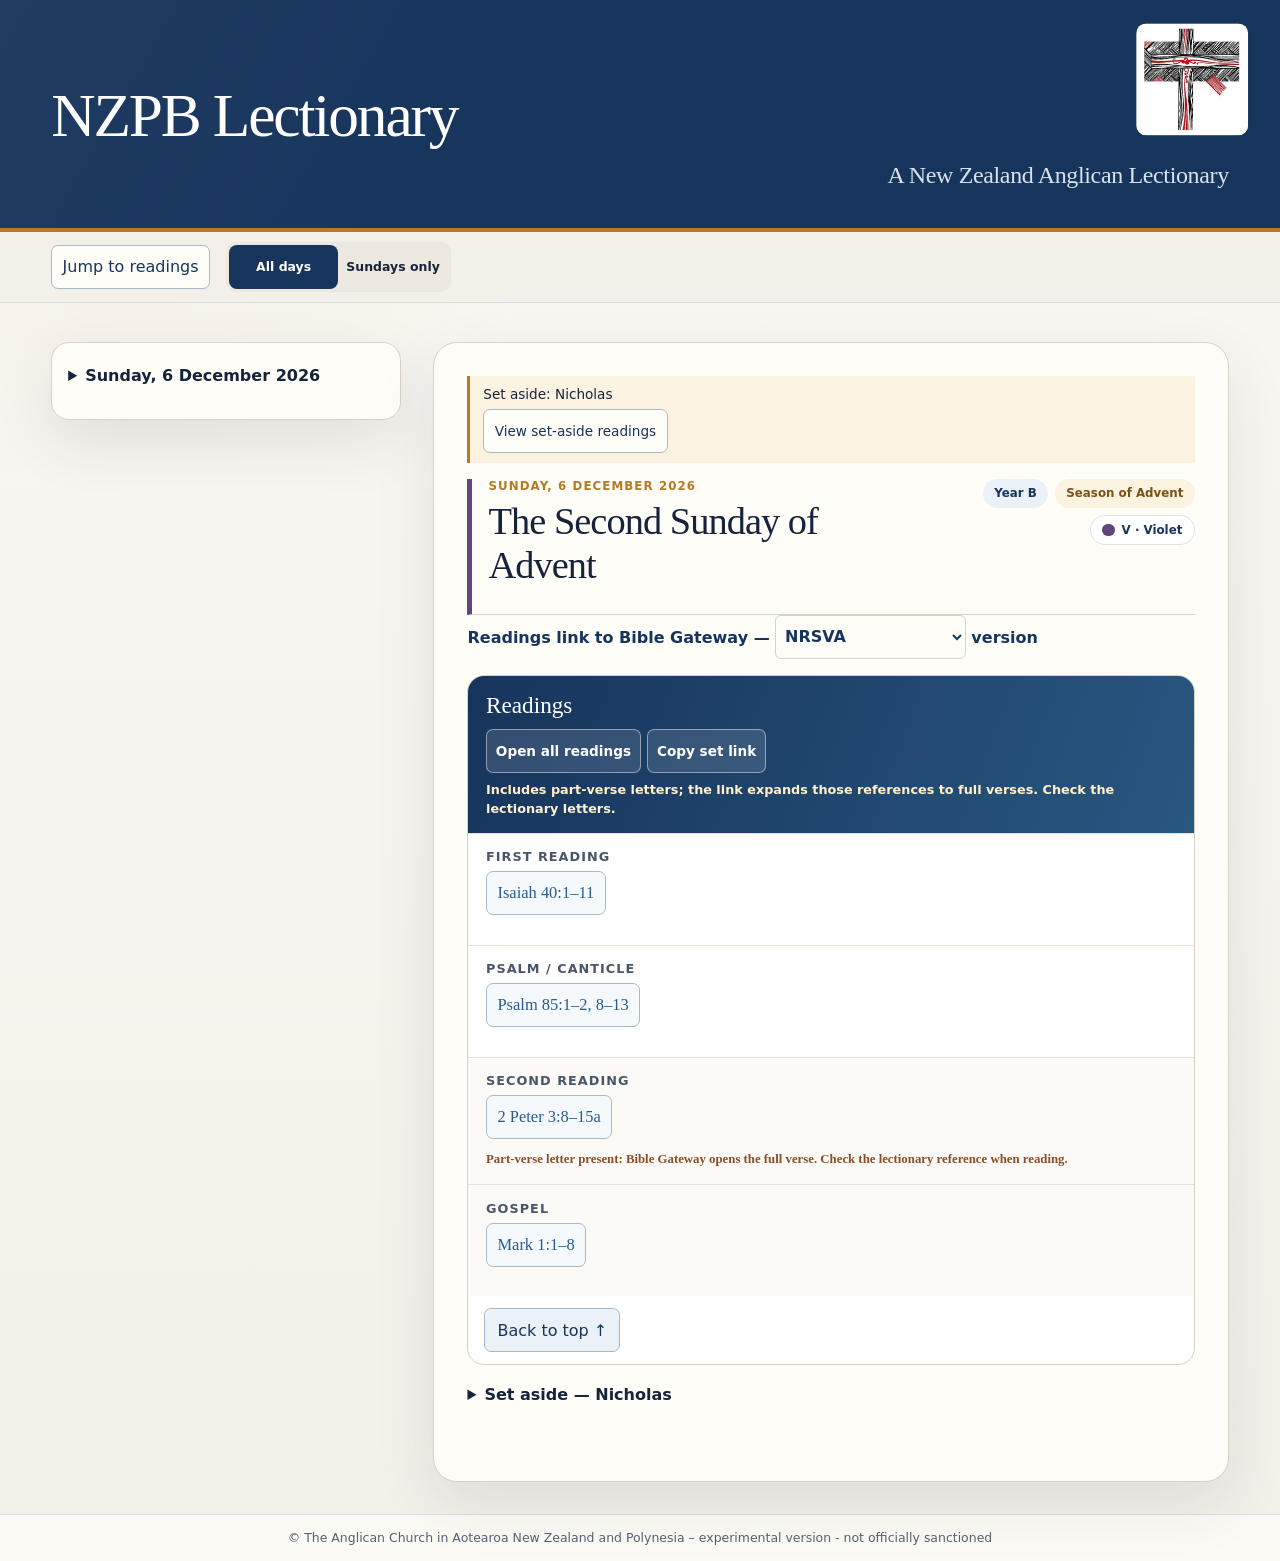
==== commit 5fb2c70d: "v82 changes following saints and commemorations jumped from v74 to v82 with visibility and commemora" ====
--- a/index.html
+++ b/index.html
@@ -5,18 +5,19 @@
     <meta name="viewport" content="width=device-width, initial-scale=1" />
     <meta name="description" content="A Church-year lectionary browser for Sundays, feasts and For All the Saints commemorations." />
     <title>NZPB Lectionary</title>
-    <link rel="stylesheet" href="styles.css?v=74" />
-    <link rel="stylesheet" href="commemorations.css?v=74" />
+    <link rel="stylesheet" href="styles.css?v=82" />
+    <link rel="stylesheet" href="commemorations.css?v=82" />
   </head>
   <body>
     <div class="app-shell">
       <header class="topbar">
         <h1>NZPB Lectionary</h1>
-        <img class="church-logo" src="assets/anglican-church-logo.jpg?v=74" alt="Anglican Church in Aotearoa, New Zealand and Polynesia logo" />
+        <img class="church-logo" src="assets/anglican-church-logo.jpg?v=82" alt="Anglican Church in Aotearoa, New Zealand and Polynesia logo" />
         <p class="header-subtitle">A New Zealand Anglican Lectionary</p>
       </header>
 
       <nav class="day-navigation" aria-label="Reading day navigation">
+        <button id="jump-readings" type="button">Jump to readings</button>
         <div class="segmented-control" aria-label="Days to show">
           <button id="all-days-mode" type="button" aria-pressed="true">All days</button>
           <button id="sundays-only-mode" type="button" aria-pressed="false">Sundays only</button>
@@ -28,7 +29,8 @@
       </nav>
       <main class="layout">
         <aside class="date-panel" aria-label="Date selection">
-          <section class="calendar-card" aria-label="Calendar">
+          <details id="calendar-disclosure" class="calendar-card">
+            <summary id="calendar-summary">Calendar</summary>
             <div class="calendar-heading">
               <button id="previous-month" class="icon-button" type="button" aria-label="Previous month">‹</button>
               <div class="calendar-selectors">
@@ -60,11 +62,11 @@
               </div>
             </div>
             <button id="today-button" class="calendar-today-button" type="button">Today</button>
-          </section>
+          </details>
 
         </aside>
 
-        <section class="reading-panel" aria-live="polite">
+        <section id="readings" class="reading-panel" aria-live="polite" tabindex="-1">
           <div id="notice" class="notice" hidden></div>
 
           <div class="reading-heading">
@@ -93,9 +95,8 @@
               <p id="saint-date-choice-text"></p>
               <strong id="saint-observance-status" class="saint-observance-status"></strong>
               <div id="saint-observance-choice" class="segmented-control saint-observance-choice" role="group" aria-label="Record where this feast is observed">
-                <button id="saint-choice-unconfirmed" type="button">Unconfirmed</button>
                 <button id="saint-choice-official" type="button">Use official date</button>
-                <button id="saint-choice-alternative" type="button">Use alternative</button>
+                <button id="saint-choice-alternative" type="button">Alternate date</button>
               </div>
               <div id="saint-date-links" class="saint-date-links"></div>
             </section>
@@ -267,19 +268,19 @@
       </footer>
     </div>
 
-    <script src="data/sundays-data.js?v=74"></script>
-    <script src="data/sunday-variations-data.js?v=74"></script>
-    <script src="data/verification-status-data.js?v=74"></script>
-    <script src="data/feasts-data.js?v=74"></script>
-    <script src="data/saints-data.js?v=74"></script>
-    <script src="data/palm-sunday-data.js?v=74"></script>
-    <script src="data/mandatory-reading-data.js?v=74"></script>
-    <script src="data/easter-day-data.js?v=74"></script>
-    <script src="data/te-pouhere-data.js?v=74"></script>
-    <script src="data/liturgical-colours-data.js?v=74"></script>
-    <script src="embed-height.js?v=74"></script>
-    <script src="data/easter-vigil-data.js?v=74"></script>
-    <script src="data/reading-revisions-data.js?v=74"></script>
-    <script type="module" src="app.js?v=74"></script>
+    <script src="data/sundays-data.js?v=82"></script>
+    <script src="data/sunday-variations-data.js?v=82"></script>
+    <script src="data/verification-status-data.js?v=82"></script>
+    <script src="data/feasts-data.js?v=82"></script>
+    <script src="data/saints-data.js?v=82"></script>
+    <script src="data/palm-sunday-data.js?v=82"></script>
+    <script src="data/mandatory-reading-data.js?v=82"></script>
+    <script src="data/easter-day-data.js?v=82"></script>
+    <script src="data/te-pouhere-data.js?v=82"></script>
+    <script src="data/liturgical-colours-data.js?v=82"></script>
+    <script src="embed-height.js?v=82"></script>
+    <script src="data/easter-vigil-data.js?v=82"></script>
+    <script src="data/reading-revisions-data.js?v=82"></script>
+    <script type="module" src="app.js?v=82"></script>
   </body>
 </html>
--- a/styles.css
+++ b/styles.css
@@ -286,13 +286,19 @@
 .empty-state h3 { margin: 1rem 0 0.5rem; font-family: Georgia, "Times New Roman", serif; font-size: 1.7rem; font-weight: 500; }
 .empty-state p { max-width: 560px; margin: 0; color: var(--muted); line-height: 1.6; }
 
-@media (max-width: 980px) {
-  .layout { grid-template-columns: 1fr; }
+@media (min-width: 701px) and (max-width: 1100px) {
+  .layout { grid-template-columns: minmax(330px, 29%) minmax(0, 1fr); padding: 1rem; gap: 1rem; }
   .topbar { align-items: center; }
-  .date-panel { display: grid; grid-template-columns: minmax(0, 1fr) minmax(0, 1.2fr); align-items: start; }
-}
-
-@media (max-width: 700px) {
+  .calendar-card, .reading-panel { padding: 0.65rem; }
+  .calendar-heading { gap: 0.2rem; }
+  .calendar-selectors { gap: 0.2rem; }
+  .calendar-selectors select { width: 7rem; min-width: 0; }
+  .calendar-selectors input { width: 4.5rem; }
+  .reading-heading { flex-wrap: wrap; }
+}
+
+@media (max-width: 700px), (max-width: 950px) and (max-height: 500px) {
+  .layout { grid-template-columns: minmax(0, 1fr); }
   .topbar { grid-template-rows: auto auto; align-items: center; column-gap: 0.5rem; }
   .topbar h1 { grid-column: 1; grid-row: 1; justify-self: start; font-size: clamp(1rem, 6.1vw, 2.6rem); }
   .church-logo { grid-column: 2; grid-row: 1; align-self: center; width: clamp(40px, 8vw, 56px); height: clamp(40px, 8vw, 56px); transform: none; }
@@ -303,3 +309,56 @@
   .reading-heading { flex-direction: column; }
   .metadata { justify-content: flex-start; }
 }
+
+/* Version 75: stable tablet/desktop columns; compact, accessible phone navigation. */
+.date-panel, .reading-panel, .track-card, .calendar-selectors { min-width: 0; }
+#calendar-disclosure, #fas-set-aside { scroll-margin-top: 9rem; }
+#calendar-summary { cursor: pointer; font-weight: 650; line-height: 1.5; padding: 0.35rem 0; }
+#calendar-disclosure[open] #calendar-summary { margin-bottom: 0.5rem; }
+.day-navigation > button, .set-aside-notice button { border: 1px solid #a9b9c8; border-radius: 7px; padding: 0.5rem 0.65rem; background: var(--card); color: var(--navy); cursor: pointer; }
+.day-navigation button, .icon-button { min-height: 44px; }
+.icon-button { min-width: 32px; }
+.calendar-legend { font-size: 0.8rem; color: #49566a; line-height: 1.5; }
+.track-card dt { font-size: 0.8rem; color: #49566a; }
+.reading-link { font-size: 0.9rem; min-height: 36px; align-items: center; overflow-wrap: anywhere; }
+.reading-link.primary-reading-link { padding: 0.2rem 0; border: 0; background: transparent; font: inherit; text-decoration: underline; text-underline-offset: 0.18em; }
+.reading-links:has(.primary-reading-link) { margin-top: 0; font: inherit; }
+.reading-action { min-height: 40px; display: inline-flex; align-items: center; font-size: 0.85rem; }
+.partial-verse-note, .reading-set-warning { font-size: 0.8rem; line-height: 1.5; }
+.optional-reading-choice button { min-height: 36px; font-size: 0.78rem; }
+.set-aside-notice { padding: 0.65rem 0.8rem; margin-bottom: 1rem; border-left: 3px solid var(--gold); background: var(--gold-soft); font-size: 0.85rem; }
+.set-aside-notice p { margin: 0 0 0.4rem; }
+.proper-selector { display: flex; flex-wrap: wrap; align-items: center; gap: 0.5rem; margin-bottom: 0.75rem; font-weight: 650; }
+.proper-selector select { font: inherit; padding: 0.5rem; border: 1px solid var(--line); border-radius: 7px; background: white; color: var(--navy); }
+button:focus-visible, a:focus-visible, summary:focus-visible, select:focus-visible { outline: 3px solid var(--gold); outline-offset: 3px; }
+#fas-set-aside { margin-top: 1rem; }
+@media (max-width: 700px), (max-width: 950px) and (max-height: 500px) {
+  .topbar { padding-top: 1.25rem; padding-bottom: 1.25rem; }
+  .day-navigation { padding: 0.5rem 1rem; gap: 0.4rem; }
+  .reading-panel { scroll-margin-top: 11rem; }
+  .calendar-day { min-height: 40px; }
+}
+
+/* Touch sizing uses minimums, not fixed-height boxes: text may wrap and grow. */
+#fas-finder, #feast-date-finder { display: none; }
+button, select, input, summary, .reading-action, .reading-link { min-height: 44px; }
+button, .reading-action, .reading-link { touch-action: manipulation; }
+.icon-button { min-width: 44px; }
+.calendar-day { min-height: 44px; aspect-ratio: auto; padding: 0; }
+.calendar-grid { grid-auto-rows: 48px; align-items: center; }
+.calendar-grid .calendar-day { width: 44px; height: 44px; min-width: 0; max-width: 100%; justify-self: center; }
+.calendar-selectors { flex: 1; }
+.calendar-selectors select { width: 100%; max-width: 9rem; }
+.calendar-selectors input { flex-shrink: 0; }
+.calendar-selectors select, .calendar-selectors input { min-height: 44px; }
+.calendar-heading { gap: 0.25rem; }
+.reading-link, .reading-link.primary-reading-link { min-height: 44px; max-width: 100%; padding: 0.5rem 0.65rem; border: 1px solid #a9b9c8; border-radius: 7px; background: #f6f9fb; font: inherit; color: var(--blue); text-decoration: none; white-space: normal; overflow-wrap: anywhere; }
+.optional-reading-choice { flex-wrap: wrap; }
+.optional-reading-choice button, .reading-action { min-height: 44px; white-space: normal; }
+.reading-links { gap: 0.5rem; }
+.nzpb-numbering-reference { display: inline-block; padding: 0.5rem 0.65rem; border: 1px solid var(--line); border-radius: 7px; background: var(--paper); }
+.back-to-top { display: block; width: fit-content; max-width: calc(100% - 2rem); margin: 0.75rem 1rem; padding: 0.5rem 0.75rem; border: 1px solid #a9b9c8; border-radius: 7px; background: var(--blue-soft); color: var(--navy); cursor: pointer; }
+@media (max-width: 360px) {
+  .layout { padding-left: 2px; padding-right: 2px; }
+  #calendar-disclosure { padding: 2px; }
+}
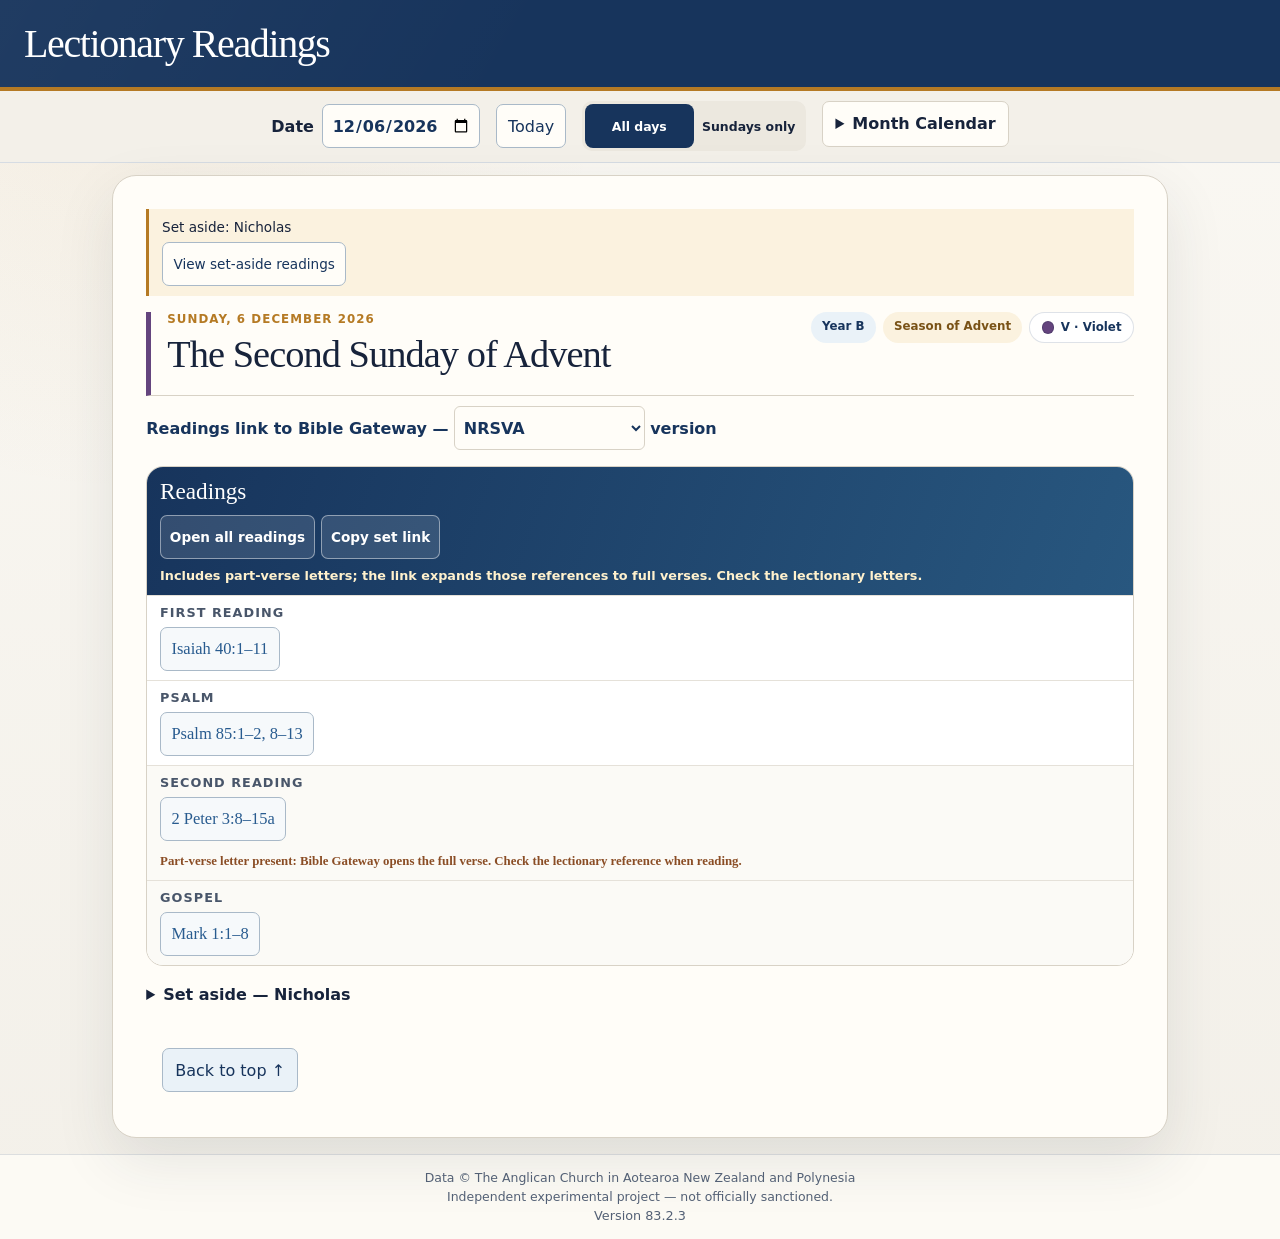
==== commit 03b2bc01: "v83.2.3 minor improvements and corrections see read me file for changes from v83.0.0" ====
--- a/index.html
+++ b/index.html
@@ -4,20 +4,19 @@
     <meta charset="utf-8" />
     <meta name="viewport" content="width=device-width, initial-scale=1" />
     <meta name="description" content="A Church-year lectionary browser for Sundays, feasts and For All the Saints commemorations." />
-    <title>NZPB Lectionary</title>
-    <link rel="stylesheet" href="styles.css?v=82" />
-    <link rel="stylesheet" href="commemorations.css?v=82" />
+    <title>Lectionary Readings</title>
+    <link rel="stylesheet" href="styles.css?v=83.2.3" />
+    <link rel="stylesheet" href="commemorations.css?v=83.2.3" />
   </head>
   <body>
     <div class="app-shell">
       <header class="topbar">
-        <h1>NZPB Lectionary</h1>
-        <img class="church-logo" src="assets/anglican-church-logo.jpg?v=82" alt="Anglican Church in Aotearoa, New Zealand and Polynesia logo" />
-        <p class="header-subtitle">A New Zealand Anglican Lectionary</p>
+        <h1>Lectionary Readings</h1>
       </header>
 
       <nav class="day-navigation" aria-label="Reading day navigation">
-        <button id="jump-readings" type="button">Jump to readings</button>
+        <label class="compact-date-picker" for="selected-date">Date <input id="selected-date" type="date" min="1600-01-01" max="4099-12-31" required /></label>
+        <button id="today-button" type="button">Today</button>
         <div class="segmented-control" aria-label="Days to show">
           <button id="all-days-mode" type="button" aria-pressed="true">All days</button>
           <button id="sundays-only-mode" type="button" aria-pressed="false">Sundays only</button>
@@ -43,7 +42,7 @@
               <button id="next-month" class="icon-button" type="button" aria-label="Next month">›</button>
             </div>
             <div class="weekday-row" aria-hidden="true">
-              <span>Mon</span><span>Tue</span><span>Wed</span><span>Thu</span><span>Fri</span><span>Sat</span><span>Sun</span>
+              <span>Sun</span><span>Mon</span><span>Tue</span><span>Wed</span><span>Thu</span><span>Fri</span><span>Sat</span>
             </div>
             <div id="calendar-grid" class="calendar-grid"></div>
             <div class="calendar-legend"><span class="legend-principal"></span> Sunday or principal day <span class="legend-festival"></span> Listed festival <span class="legend-collision">!</span> Transfer or collision</div>
@@ -61,7 +60,6 @@
                 <button id="assigned-sunday-mode" type="button">Assigned Sunday</button>
               </div>
             </div>
-            <button id="today-button" class="calendar-today-button" type="button">Today</button>
           </details>
 
         </aside>
@@ -264,23 +262,35 @@
       </main>
 
       <footer class="site-footer">
-        <p>© The Anglican Church in Aotearoa New Zealand and Polynesia – experimental version - not officially sanctioned</p>
+        <details class="planned-services" hidden>
+          <summary>Coming soon: more readings and collects</summary>
+          <ul>
+            <li>Daily Eucharistic Lectionary (DEL) — Coming soon</li>
+            <li>Morning Prayer (MP) — Coming soon</li>
+            <li>Evening Prayer (EP), including First Evensong — Coming soon</li>
+            <li>Sunday and For All the Saints collects — Coming soon</li>
+          </ul>
+          <p>For All the Saints readings are already included in All days.</p>
+        </details>
+        <p>Data © The Anglican Church in Aotearoa New Zealand and Polynesia</p>
+        <p>Independent experimental project — not officially sanctioned.</p>
+        <p class="release-version">Version 83.2.3</p>
       </footer>
     </div>
 
-    <script src="data/sundays-data.js?v=82"></script>
-    <script src="data/sunday-variations-data.js?v=82"></script>
-    <script src="data/verification-status-data.js?v=82"></script>
-    <script src="data/feasts-data.js?v=82"></script>
-    <script src="data/saints-data.js?v=82"></script>
-    <script src="data/palm-sunday-data.js?v=82"></script>
-    <script src="data/mandatory-reading-data.js?v=82"></script>
-    <script src="data/easter-day-data.js?v=82"></script>
-    <script src="data/te-pouhere-data.js?v=82"></script>
-    <script src="data/liturgical-colours-data.js?v=82"></script>
-    <script src="embed-height.js?v=82"></script>
-    <script src="data/easter-vigil-data.js?v=82"></script>
-    <script src="data/reading-revisions-data.js?v=82"></script>
-    <script type="module" src="app.js?v=82"></script>
+    <script src="data/sundays-data.js?v=83.2.3"></script>
+    <script src="data/sunday-variations-data.js?v=83.2.3"></script>
+    <script src="data/verification-status-data.js?v=83.2.3"></script>
+    <script src="data/feasts-data.js?v=83.2.3"></script>
+    <script src="data/saints-data.js?v=83.2.3"></script>
+    <script src="data/palm-sunday-data.js?v=83.2.3"></script>
+    <script src="data/mandatory-reading-data.js?v=83.2.3"></script>
+    <script src="data/easter-day-data.js?v=83.2.3"></script>
+    <script src="data/te-pouhere-data.js?v=83.2.3"></script>
+    <script src="data/liturgical-colours-data.js?v=83.2.3"></script>
+    <script src="embed-height.js?v=83.2.3"></script>
+    <script src="data/easter-vigil-data.js?v=83.2.3"></script>
+    <script src="data/reading-revisions-data.js?v=83.2.3"></script>
+    <script type="module" src="app.js?v=83.2.3"></script>
   </body>
 </html>
--- a/styles.css
+++ b/styles.css
@@ -313,6 +313,17 @@
 /* Version 75: stable tablet/desktop columns; compact, accessible phone navigation. */
 .date-panel, .reading-panel, .track-card, .calendar-selectors { min-width: 0; }
 #calendar-disclosure, #fas-set-aside { scroll-margin-top: 9rem; }
+/* 83.1.0 draft: compact content, unchanged colours and touch target minimums. */
+.draft-unselected { display: none !important; }
+.palm-liturgy-grid { grid-template-columns: minmax(0, 1fr); }
+.compact-selector { grid-column: 1 / -1; }
+.compact-selector select { min-width: 0; max-width: 100%; flex: 1; }
+.track-card dl > div { min-height: 0; padding: 0.55rem 0.8rem; }
+.track-card header { padding: 0.65rem 0.8rem; }
+.reading-heading { margin-bottom: 0.65rem; }
+#track-choice:not([hidden]) ~ .tracks > .track-card > header > h3 { display: none; }
+#saint-date-choice > span { display: none; }
+#easter-late-service summary { cursor: pointer; padding: 0.6rem 0; font-weight: 650; }
 #calendar-summary { cursor: pointer; font-weight: 650; line-height: 1.5; padding: 0.35rem 0; }
 #calendar-disclosure[open] #calendar-summary { margin-bottom: 0.5rem; }
 .day-navigation > button, .set-aside-notice button { border: 1px solid #a9b9c8; border-radius: 7px; padding: 0.5rem 0.65rem; background: var(--card); color: var(--navy); cursor: pointer; }
@@ -339,6 +350,16 @@
   .calendar-day { min-height: 40px; }
 }
 
+/* Release 83: independent project heading; existing liturgical colours retained. */
+.topbar { grid-template-columns: minmax(0, 1fr); grid-template-rows: auto; padding: 1.25rem 1.5rem; min-height: 0; }
+.topbar h1 { grid-column: 1; grid-row: 1; font-size: clamp(1.75rem, 4vw, 2.5rem); white-space: normal; margin: 0; }
+.site-footer .release-version { font-size: 0.8rem; }
+.site-footer a { color: var(--navy); text-underline-offset: 0.2em; }
+.planned-services { max-width: 42rem; margin: 0 auto 1rem; text-align: left; }
+.planned-services summary { cursor: pointer; display: list-item; padding: 0.5rem 0; }
+.planned-services li { margin-block: 0.4rem; }
+.change-history { max-width: 48rem; padding: 1.5rem; margin: auto; line-height: 1.6; }
+
 /* Touch sizing uses minimums, not fixed-height boxes: text may wrap and grow. */
 #fas-finder, #feast-date-finder { display: none; }
 button, select, input, summary, .reading-action, .reading-link { min-height: 44px; }
@@ -362,3 +383,24 @@
   .layout { padding-left: 2px; padding-right: 2px; }
   #calendar-disclosure { padding: 2px; }
 }
+/* 83.1.1 draft: date-first navigation; no permanent calendar sidebar. */
+.layout { grid-template-columns: minmax(0, 1fr); max-width: 68rem; gap: 0.75rem; padding: 0.75rem 1rem 1rem; }
+.date-panel { gap: 0.5rem; }
+.commemoration-names { margin: 0.5rem 0 0; padding-left: 1.2rem; line-height: 1.5; }
+.commemoration-names li + li { margin-top: 0.2rem; }
+.sunday-subheading:empty { display: none; }
+#underlying-sunday-provision > details > summary { padding: 0.6rem 0; cursor: pointer; font-weight: 650; }
+#calendar-disclosure { width: 100%; max-width: 26rem; padding: 0.35rem 0.75rem; }
+#calendar-disclosure[open] { padding-bottom: 0.75rem; }
+#date-options { max-width: 100%; }
+.compact-date-picker { display: flex; align-items: center; gap: 0.5rem; font-weight: 650; min-width: 0; }
+.compact-date-picker input { font: inherit; color: var(--navy); background: var(--card); border: 1px solid #a9b9c8; border-radius: 7px; padding: 0.4rem 0.55rem; min-width: 0; max-width: 100%; }
+.day-navigation { position: static; justify-content: center; }
+.day-navigation #calendar-disclosure { flex: 0 0 auto; width: max-content; max-width: 100%; padding: 0 0.75rem; border-radius: 7px; box-shadow: none; align-self: flex-start; }
+.day-navigation #calendar-disclosure > summary { width: max-content; max-width: 100%; padding: 0.6rem 0; margin: 0; }
+.day-navigation #calendar-disclosure[open] { width: min(26rem, 100%); padding-bottom: 0.75rem; }
+.date-panel:has(#date-options[hidden]) { display: none; }
+@media (max-width: 400px) {
+  .layout { padding-inline: 0.5rem; }
+  .compact-date-picker { flex: 1 1 12rem; }
+}
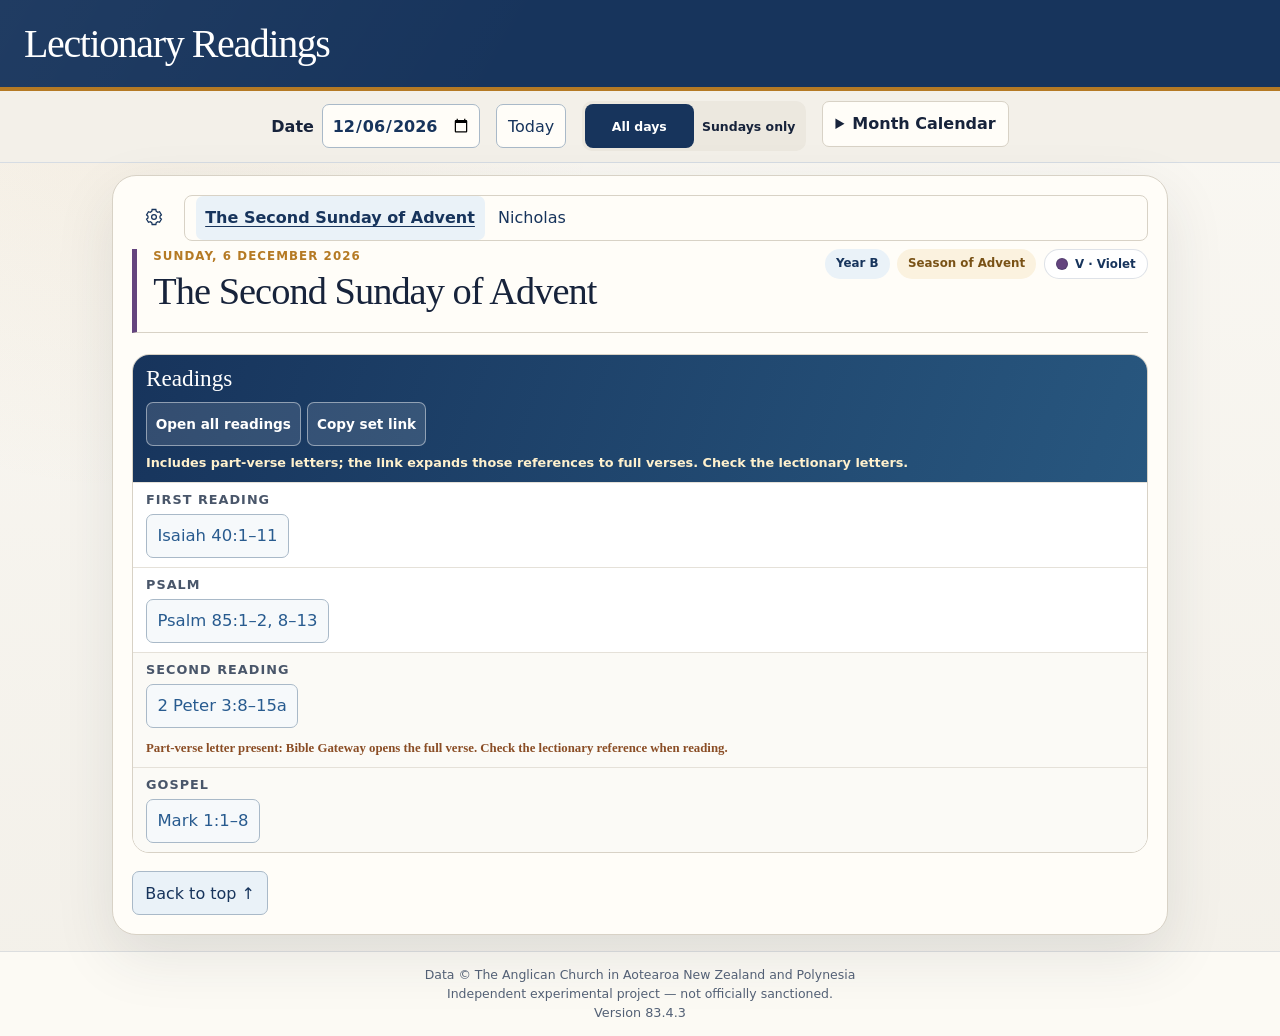
==== commit 9cfef4e0: "v83.4.3 Update Lectionary Readings Changes include interface and design date checking for future ref" ====
--- a/index.html
+++ b/index.html
@@ -5,8 +5,8 @@
     <meta name="viewport" content="width=device-width, initial-scale=1" />
     <meta name="description" content="A Church-year lectionary browser for Sundays, feasts and For All the Saints commemorations." />
     <title>Lectionary Readings</title>
-    <link rel="stylesheet" href="styles.css?v=83.2.3" />
-    <link rel="stylesheet" href="commemorations.css?v=83.2.3" />
+    <link rel="stylesheet" href="styles.css?v=83.4.3" />
+    <link rel="stylesheet" href="commemorations.css?v=83.4.3" />
   </head>
   <body>
     <div class="app-shell">
@@ -115,7 +115,7 @@
 
             <section id="te-pouhere-provision" class="te-pouhere-provision" hidden>
               <details class="easter-vigil" id="te-pouhere-notes">
-                <summary>About Te Pouhere Sunday — precedence information</summary>
+                <summary>About Te Pouhere Sunday</summary>
               <div class="te-pouhere-status">
                 <span>Designated Sunday and precedence</span>
                 <strong id="te-pouhere-status-text"></strong>
@@ -274,23 +274,23 @@
         </details>
         <p>Data © The Anglican Church in Aotearoa New Zealand and Polynesia</p>
         <p>Independent experimental project — not officially sanctioned.</p>
-        <p class="release-version">Version 83.2.3</p>
+        <p class="release-version">Version 83.4.3</p>
       </footer>
     </div>
 
-    <script src="data/sundays-data.js?v=83.2.3"></script>
-    <script src="data/sunday-variations-data.js?v=83.2.3"></script>
-    <script src="data/verification-status-data.js?v=83.2.3"></script>
-    <script src="data/feasts-data.js?v=83.2.3"></script>
-    <script src="data/saints-data.js?v=83.2.3"></script>
-    <script src="data/palm-sunday-data.js?v=83.2.3"></script>
-    <script src="data/mandatory-reading-data.js?v=83.2.3"></script>
-    <script src="data/easter-day-data.js?v=83.2.3"></script>
-    <script src="data/te-pouhere-data.js?v=83.2.3"></script>
-    <script src="data/liturgical-colours-data.js?v=83.2.3"></script>
-    <script src="embed-height.js?v=83.2.3"></script>
-    <script src="data/easter-vigil-data.js?v=83.2.3"></script>
-    <script src="data/reading-revisions-data.js?v=83.2.3"></script>
-    <script type="module" src="app.js?v=83.2.3"></script>
+    <script src="data/sundays-data.js?v=83.4.3"></script>
+    <script src="data/sunday-variations-data.js?v=83.4.3"></script>
+    <script src="data/verification-status-data.js?v=83.4.3"></script>
+    <script src="data/feasts-data.js?v=83.4.3"></script>
+    <script src="data/saints-data.js?v=83.4.3"></script>
+    <script src="data/palm-sunday-data.js?v=83.4.3"></script>
+    <script src="data/mandatory-reading-data.js?v=83.4.3"></script>
+    <script src="data/easter-day-data.js?v=83.4.3"></script>
+    <script src="data/te-pouhere-data.js?v=83.4.3"></script>
+    <script src="data/liturgical-colours-data.js?v=83.4.3"></script>
+    <script src="embed-height.js?v=83.4.3"></script>
+    <script src="data/easter-vigil-data.js?v=83.4.3"></script>
+    <script src="data/reading-revisions-data.js?v=83.4.3"></script>
+    <script type="module" src="app.js?v=83.4.3"></script>
   </body>
 </html>
--- a/styles.css
+++ b/styles.css
@@ -373,7 +373,7 @@
 .calendar-selectors input { flex-shrink: 0; }
 .calendar-selectors select, .calendar-selectors input { min-height: 44px; }
 .calendar-heading { gap: 0.25rem; }
-.reading-link, .reading-link.primary-reading-link { min-height: 44px; max-width: 100%; padding: 0.5rem 0.65rem; border: 1px solid #a9b9c8; border-radius: 7px; background: #f6f9fb; font: inherit; color: var(--blue); text-decoration: none; white-space: normal; overflow-wrap: anywhere; }
+.reading-link, .reading-link.primary-reading-link { min-height: 44px; max-width: 100%; padding: 0.5rem 0.65rem; border: 1px solid #a9b9c8; border-radius: 7px; background: #f6f9fb; font: inherit; font-family: Inter, ui-sans-serif, system-ui, sans-serif; color: var(--blue); text-decoration: none; white-space: normal; overflow-wrap: anywhere; }
 .optional-reading-choice { flex-wrap: wrap; }
 .optional-reading-choice button, .reading-action { min-height: 44px; white-space: normal; }
 .reading-links { gap: 0.5rem; }
@@ -400,6 +400,46 @@
 .day-navigation #calendar-disclosure > summary { width: max-content; max-width: 100%; padding: 0.6rem 0; margin: 0; }
 .day-navigation #calendar-disclosure[open] { width: min(26rem, 100%); padding-bottom: 0.75rem; }
 .date-panel:has(#date-options[hidden]) { display: none; }
+.date-panel:not(:has(#date-options)) { display: none; }
+/* 83.3.0 draft: one observance panel, compact controls, unchanged touch targets. */
+.reading-settings, .reading-picker { border: 1px solid var(--line); border-radius: 8px; padding: 0.35rem 0.7rem; margin-bottom: 0.65rem; }
+.reading-picker > summary { cursor: pointer; padding: 0.5rem 0; font-weight: 650; }
+.reading-settings #date-options { box-shadow: none; padding: 0.5rem; margin-top: 0.5rem; }
+.reading-name-buttons { display: flex; flex-wrap: wrap; gap: 0.4rem; margin-bottom: 0.5rem; }
+.reading-name-buttons button { text-align: left; width: auto; max-width: 100%; padding: 0.5rem 0.7rem; border: 1px solid var(--line); border-radius: 7px; background: var(--paper); color: var(--navy); }
+.reading-name-buttons button[aria-pressed="true"] { background: var(--navy); color: white; }
+.reading-picker small { display: block; }
+.reading-panel { padding: clamp(0.7rem, 1.5vw, 1.25rem); }
+.reading-choice-panel .track-card { margin-block: 0.65rem; }
+.reading-choice-panel > details { margin-top: 0; }
+.reading-choice-panel[hidden] { display: none !important; }
+/* Compact shared row; names wrap within their column on narrow screens. */
+#reading-workspace { display: grid; grid-template-columns: 44px minmax(0, 1fr); gap: 0.5rem; align-items: start; }
+.settings-toggle { grid-column: 1; grid-row: 1; display: flex; align-items: center; justify-content: center; width: 44px; min-height: 44px; border: 0; padding: 0; margin: 0; border-radius: 7px; background: transparent; color: var(--navy); cursor: pointer; }
+.settings-toggle svg { width: 18px; height: 18px; }
+.settings-toggle[aria-expanded="true"] { background: var(--blue-soft); }
+.reading-picker { grid-column: 2; grid-row: 1; min-width: 0; margin: 0; padding: 0 0.65rem; }
+.reading-picker > summary { overflow-wrap: anywhere; line-height: 1.45; }
+.selected-reading { grid-column: 1 / -1; min-width: 0; }
+.reading-settings { grid-column: 1 / -1; grid-row: 2; margin: 0; min-width: 0; }
+.reading-picker .reading-name-buttons { margin: 0; gap: 0.25rem; }
+.reading-picker .reading-name-buttons button { border: 0; background: transparent; padding: 0.45rem 0.6rem; }
+.reading-picker .reading-name-buttons button[aria-pressed="true"] { background: var(--blue-soft); color: var(--navy); text-decoration: underline; text-underline-offset: 0.2em; font-weight: 750; }
+.reading-observance-note { padding: 0.65rem 0; margin: 0 0 0.5rem; border-bottom: 1px solid var(--line); line-height: 1.5; color: var(--navy); }
+/* Compact natural-flow spacing; no fixed reading-panel heights. */
+.te-pouhere-provision { gap: 0.35rem; margin-top: 0.3rem; }
+#te-pouhere-notes { margin: 0 0 0.25rem; }
+#te-pouhere-notes > summary { padding-block: 0.35rem; }
+.reading-panel > .back-to-top { margin: 0.5rem 0 0; }
+.reading-choice-panel > details { margin-bottom: 0; }
+.vigil-reading-picker { grid-column: 1 / -1; min-width: 0; margin-bottom: 0.65rem; }
+.vigil-reading-picker summary { white-space: normal; overflow-wrap: anywhere; line-height: 1.5; padding: 0.5rem; cursor: pointer; }
+.vigil-reading-picker .reading-name-buttons button { white-space: normal; }
+#palm-procession-choice button { padding: 0.5rem 0.9rem; border: 1px solid var(--line); border-radius: 7px; background: var(--paper); color: var(--navy); }
+#palm-procession-choice button[aria-pressed="true"] { background: var(--navy); color: white; }
+#palm-liturgy .palm-liturgy-grid { grid-template-columns: minmax(0,1fr); }
+#palm-liturgy .replaceable-reading dt span { display: none; }
+#procession-readings { margin-block: 0.4rem; }
 @media (max-width: 400px) {
   .layout { padding-inline: 0.5rem; }
   .compact-date-picker { flex: 1 1 12rem; }
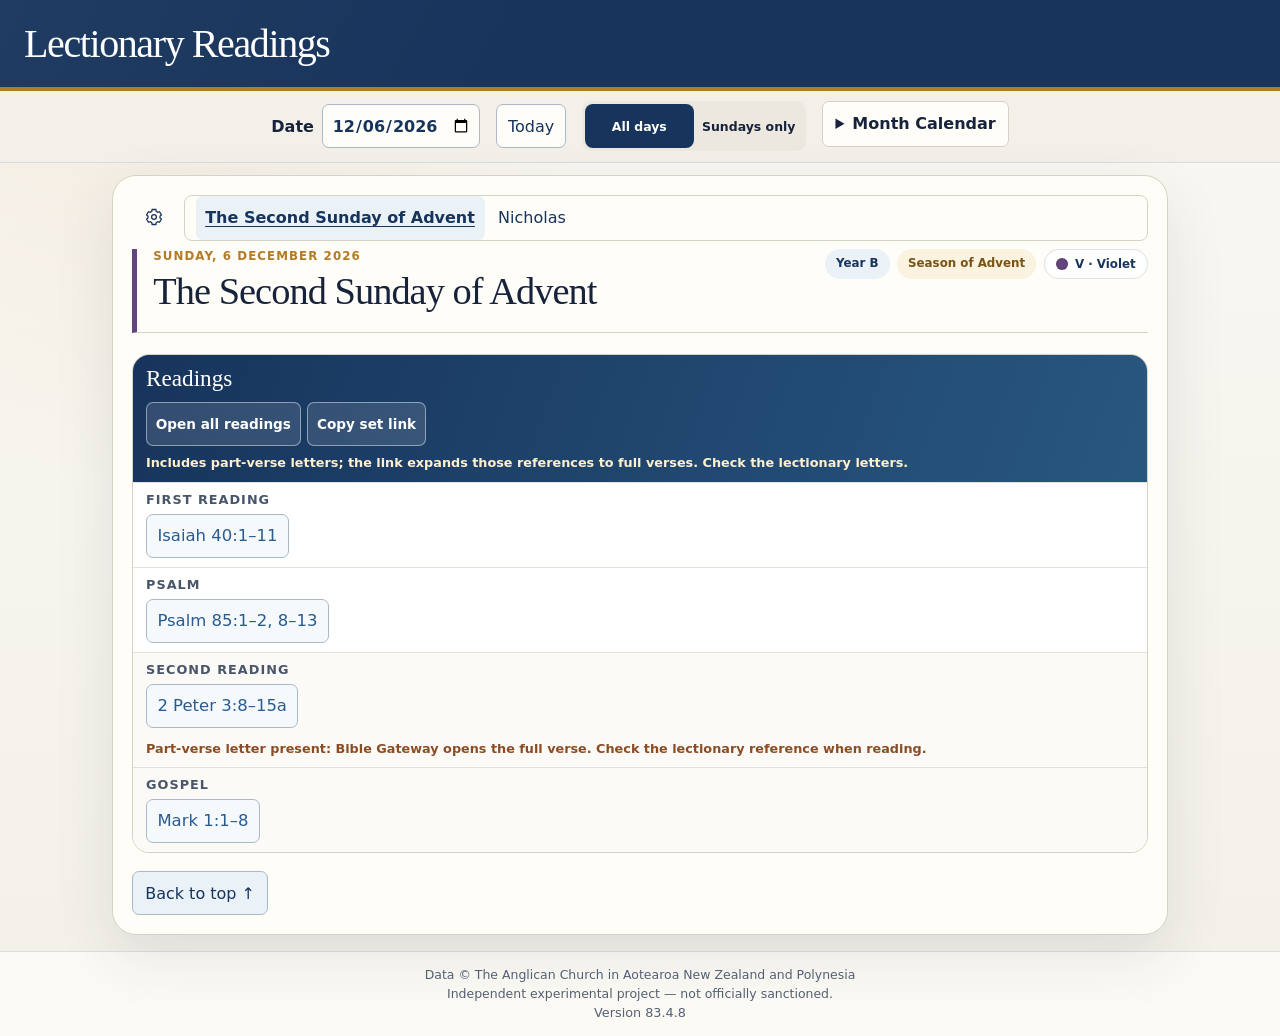
==== commit d98251fe: "v83.4.8 - Update Lectionary Readings Palm Sunday changes and some other visual changes on pages" ====
--- a/index.html
+++ b/index.html
@@ -5,8 +5,8 @@
     <meta name="viewport" content="width=device-width, initial-scale=1" />
     <meta name="description" content="A Church-year lectionary browser for Sundays, feasts and For All the Saints commemorations." />
     <title>Lectionary Readings</title>
-    <link rel="stylesheet" href="styles.css?v=83.4.3" />
-    <link rel="stylesheet" href="commemorations.css?v=83.4.3" />
+    <link rel="stylesheet" href="styles.css?v=83.4.8" />
+    <link rel="stylesheet" href="commemorations.css?v=83.4.8" />
   </head>
   <body>
     <div class="app-shell">
@@ -274,23 +274,23 @@
         </details>
         <p>Data © The Anglican Church in Aotearoa New Zealand and Polynesia</p>
         <p>Independent experimental project — not officially sanctioned.</p>
-        <p class="release-version">Version 83.4.3</p>
+        <p class="release-version">Version 83.4.8</p>
       </footer>
     </div>
 
-    <script src="data/sundays-data.js?v=83.4.3"></script>
-    <script src="data/sunday-variations-data.js?v=83.4.3"></script>
-    <script src="data/verification-status-data.js?v=83.4.3"></script>
-    <script src="data/feasts-data.js?v=83.4.3"></script>
-    <script src="data/saints-data.js?v=83.4.3"></script>
-    <script src="data/palm-sunday-data.js?v=83.4.3"></script>
-    <script src="data/mandatory-reading-data.js?v=83.4.3"></script>
-    <script src="data/easter-day-data.js?v=83.4.3"></script>
-    <script src="data/te-pouhere-data.js?v=83.4.3"></script>
-    <script src="data/liturgical-colours-data.js?v=83.4.3"></script>
-    <script src="embed-height.js?v=83.4.3"></script>
-    <script src="data/easter-vigil-data.js?v=83.4.3"></script>
-    <script src="data/reading-revisions-data.js?v=83.4.3"></script>
-    <script type="module" src="app.js?v=83.4.3"></script>
+    <script src="data/sundays-data.js?v=83.4.8"></script>
+    <script src="data/sunday-variations-data.js?v=83.4.8"></script>
+    <script src="data/verification-status-data.js?v=83.4.8"></script>
+    <script src="data/feasts-data.js?v=83.4.8"></script>
+    <script src="data/saints-data.js?v=83.4.8"></script>
+    <script src="data/palm-sunday-data.js?v=83.4.8"></script>
+    <script src="data/mandatory-reading-data.js?v=83.4.8"></script>
+    <script src="data/easter-day-data.js?v=83.4.8"></script>
+    <script src="data/te-pouhere-data.js?v=83.4.8"></script>
+    <script src="data/liturgical-colours-data.js?v=83.4.8"></script>
+    <script src="embed-height.js?v=83.4.8"></script>
+    <script src="data/easter-vigil-data.js?v=83.4.8"></script>
+    <script src="data/reading-revisions-data.js?v=83.4.8"></script>
+    <script type="module" src="app.js?v=83.4.8"></script>
   </body>
 </html>
--- a/styles.css
+++ b/styles.css
@@ -21,7 +21,7 @@
 
 body {
   margin: 0;
-  min-width: 320px;
+  min-width: 0;
   color: var(--ink);
   background:
     radial-gradient(circle at 10% 0%, rgba(181, 122, 36, 0.09), transparent 31rem),
@@ -199,7 +199,7 @@
 .reading-text { display: block; white-space: pre-line; }
 .psalm-numbering-line + .psalm-numbering-line { margin-top: 0.6rem; }
 .psalm-numbering-label { display: block; font: 0.75rem Inter, ui-sans-serif, system-ui, sans-serif; color: var(--muted); margin-bottom: 0.2rem; }
-.nzpb-numbering-reference { font-size: 0.92em; }
+.nzpb-numbering-reference { font: 400 1.03rem/1.55 Inter, ui-sans-serif, system-ui, sans-serif; }
 .easter-vigil { margin: 0.8rem 0 1.2rem; }
 .easter-vigil[hidden] { display: none; }
 .easter-vigil > summary { cursor: pointer; font-weight: 700; }
@@ -266,7 +266,7 @@
 .track-card dl > div { min-height: 112px; padding: 0.95rem 1.1rem; border-top: 1px solid #e5e1d9; }
 .track-card dt { margin-bottom: 0.45rem; color: var(--muted); font-size: 0.69rem; font-weight: 850; text-transform: uppercase; letter-spacing: 0.08em; }
 .track-card dt span { float: right; padding: 0.18rem 0.4rem; border-radius: 999px; color: var(--green); background: var(--green-soft); font-size: 0.58rem; letter-spacing: 0.05em; }
-.track-card dd { margin: 0; color: #222f44; font-family: Georgia, "Times New Roman", serif; font-size: 1.03rem; line-height: 1.55; white-space: pre-line; }
+.track-card dd { margin: 0; color: #222f44; font-family: Inter, ui-sans-serif, system-ui, sans-serif; font-size: 1.03rem; line-height: 1.55; white-space: pre-line; }
 .palm-liturgy { display: grid; gap: 1rem; }
 .palm-liturgy[hidden] { display: none; }
 .palm-instruction { padding: 1rem 1.1rem; border: 1px solid #d9c58c; border-radius: 14px; background: #fff8e6; }
@@ -274,6 +274,12 @@
 .palm-instruction p { margin: 0.35rem 0 0; color: #473919; line-height: 1.55; }
 .palm-liturgy-grid { display: grid; grid-template-columns: minmax(0, 0.82fr) minmax(0, 1.18fr); gap: 1rem; align-items: start; }
 .palms-card header { background: linear-gradient(110deg, #6b5521, #9a7830); }
+#palm-substitution-choice label { display: flex; flex-wrap: wrap; gap: .5rem; align-items: center; max-width: 100%; }
+#palm-substitution, #annual-track { max-width: 100%; min-width: 0; }
+.annual-track-setting { display: flex; flex-wrap: wrap; align-items: center; gap: 0.65rem 1rem; padding-block: 0.65rem; }
+#annual-track { padding: 0.55rem 0.8rem; min-height: 44px; font: inherit; }
+#palm-substitution-choice { min-width: 0; max-width: 100%; }
+#palm-substitution { width: auto; padding: .55rem .65rem; min-height: 44px; }
 .passion-card header { background: linear-gradient(110deg, #702e32, #9a4349); }
 .liturgy-collect { margin: 0; padding: 0.8rem 1.1rem; border-top: 1px solid #e5e1d9; color: var(--muted); font-size: 0.78rem; font-weight: 750; }
 .replaceable-reading { background: #fffaf0; }
@@ -437,6 +443,8 @@
 .vigil-reading-picker .reading-name-buttons button { white-space: normal; }
 #palm-procession-choice button { padding: 0.5rem 0.9rem; border: 1px solid var(--line); border-radius: 7px; background: var(--paper); color: var(--navy); }
 #palm-procession-choice button[aria-pressed="true"] { background: var(--navy); color: white; }
+#palm-gospel-choices button { padding: .5rem .65rem; max-width: 100%; white-space: normal; border: 1px solid var(--line); border-radius: 7px; background: var(--paper); }
+#palm-gospel-choices button[aria-pressed="true"] { background: var(--navy); color: white; }
 #palm-liturgy .palm-liturgy-grid { grid-template-columns: minmax(0,1fr); }
 #palm-liturgy .replaceable-reading dt span { display: none; }
 #procession-readings { margin-block: 0.4rem; }
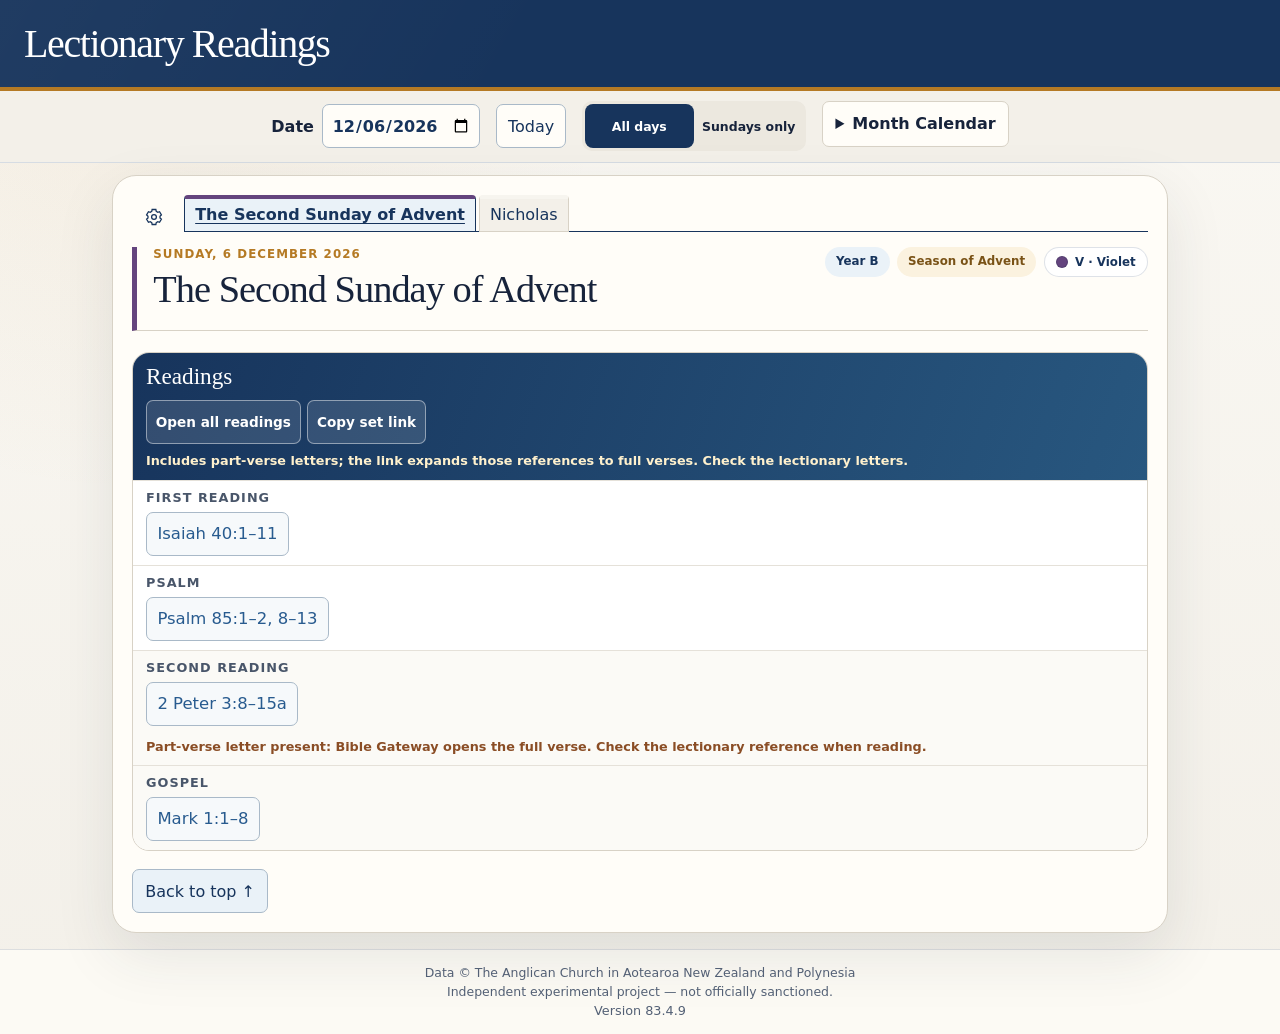
==== commit f9d9d695: "Update lectionary to 83.4.9 - reading tabs with colour Added tabs rather than boxes look - cosmetic " ====
--- a/index.html
+++ b/index.html
@@ -5,8 +5,8 @@
     <meta name="viewport" content="width=device-width, initial-scale=1" />
     <meta name="description" content="A Church-year lectionary browser for Sundays, feasts and For All the Saints commemorations." />
     <title>Lectionary Readings</title>
-    <link rel="stylesheet" href="styles.css?v=83.4.8" />
-    <link rel="stylesheet" href="commemorations.css?v=83.4.8" />
+    <link rel="stylesheet" href="styles.css?v=83.4.9" />
+    <link rel="stylesheet" href="commemorations.css?v=83.4.9" />
   </head>
   <body>
     <div class="app-shell">
@@ -274,23 +274,23 @@
         </details>
         <p>Data © The Anglican Church in Aotearoa New Zealand and Polynesia</p>
         <p>Independent experimental project — not officially sanctioned.</p>
-        <p class="release-version">Version 83.4.8</p>
+        <p class="release-version">Version 83.4.9</p>
       </footer>
     </div>
 
-    <script src="data/sundays-data.js?v=83.4.8"></script>
-    <script src="data/sunday-variations-data.js?v=83.4.8"></script>
-    <script src="data/verification-status-data.js?v=83.4.8"></script>
-    <script src="data/feasts-data.js?v=83.4.8"></script>
-    <script src="data/saints-data.js?v=83.4.8"></script>
-    <script src="data/palm-sunday-data.js?v=83.4.8"></script>
-    <script src="data/mandatory-reading-data.js?v=83.4.8"></script>
-    <script src="data/easter-day-data.js?v=83.4.8"></script>
-    <script src="data/te-pouhere-data.js?v=83.4.8"></script>
-    <script src="data/liturgical-colours-data.js?v=83.4.8"></script>
-    <script src="embed-height.js?v=83.4.8"></script>
-    <script src="data/easter-vigil-data.js?v=83.4.8"></script>
-    <script src="data/reading-revisions-data.js?v=83.4.8"></script>
-    <script type="module" src="app.js?v=83.4.8"></script>
+    <script src="data/sundays-data.js?v=83.4.9"></script>
+    <script src="data/sunday-variations-data.js?v=83.4.9"></script>
+    <script src="data/verification-status-data.js?v=83.4.9"></script>
+    <script src="data/feasts-data.js?v=83.4.9"></script>
+    <script src="data/saints-data.js?v=83.4.9"></script>
+    <script src="data/palm-sunday-data.js?v=83.4.9"></script>
+    <script src="data/mandatory-reading-data.js?v=83.4.9"></script>
+    <script src="data/easter-day-data.js?v=83.4.9"></script>
+    <script src="data/te-pouhere-data.js?v=83.4.9"></script>
+    <script src="data/liturgical-colours-data.js?v=83.4.9"></script>
+    <script src="embed-height.js?v=83.4.9"></script>
+    <script src="data/easter-vigil-data.js?v=83.4.9"></script>
+    <script src="data/reading-revisions-data.js?v=83.4.9"></script>
+    <script type="module" src="app.js?v=83.4.9"></script>
   </body>
 </html>
--- a/styles.css
+++ b/styles.css
@@ -424,13 +424,15 @@
 .settings-toggle { grid-column: 1; grid-row: 1; display: flex; align-items: center; justify-content: center; width: 44px; min-height: 44px; border: 0; padding: 0; margin: 0; border-radius: 7px; background: transparent; color: var(--navy); cursor: pointer; }
 .settings-toggle svg { width: 18px; height: 18px; }
 .settings-toggle[aria-expanded="true"] { background: var(--blue-soft); }
-.reading-picker { grid-column: 2; grid-row: 1; min-width: 0; margin: 0; padding: 0 0.65rem; }
+.reading-picker { grid-column: 2; grid-row: 1; min-width: 0; margin: 0; padding: 0; border: 0; border-radius: 0; }
 .reading-picker > summary { overflow-wrap: anywhere; line-height: 1.45; }
 .selected-reading { grid-column: 1 / -1; min-width: 0; }
 .reading-settings { grid-column: 1 / -1; grid-row: 2; margin: 0; min-width: 0; }
-.reading-picker .reading-name-buttons { margin: 0; gap: 0.25rem; }
-.reading-picker .reading-name-buttons button { border: 0; background: transparent; padding: 0.45rem 0.6rem; }
-.reading-picker .reading-name-buttons button[aria-pressed="true"] { background: var(--blue-soft); color: var(--navy); text-decoration: underline; text-underline-offset: 0.2em; font-weight: 750; }
+.reading-picker .reading-name-buttons { margin: 0; gap: 4px 3px; align-items: stretch; border-bottom: 1px solid var(--navy); }
+.reading-picker .reading-name-buttons button { position: relative; flex: 0 1 auto; min-width: 0; min-height: 36px; margin-bottom: -1px; border: 1px solid var(--line); border-top: 4px solid var(--tab-colour, #8b8b86); border-radius: 4px 4px 0 0; background: var(--paper); padding: 5px 10px; font-style: normal; line-height: 1.35; white-space: normal; overflow-wrap: anywhere; color: var(--navy); }
+.reading-picker .reading-name-buttons button[aria-pressed="true"] { background: var(--blue-soft); border-inline-color: var(--navy); border-bottom-color: var(--navy); color: var(--navy); text-decoration: underline; text-underline-offset: 0.2em; font-weight: 650; }
+.reading-picker .reading-name-buttons button:focus-visible { outline: 2px solid var(--navy); outline-offset: 2px; z-index: 1; }
+@media (pointer: coarse) { .reading-picker .reading-name-buttons button { min-height: 44px; } }
 .reading-observance-note { padding: 0.65rem 0; margin: 0 0 0.5rem; border-bottom: 1px solid var(--line); line-height: 1.5; color: var(--navy); }
 /* Compact natural-flow spacing; no fixed reading-panel heights. */
 .te-pouhere-provision { gap: 0.35rem; margin-top: 0.3rem; }
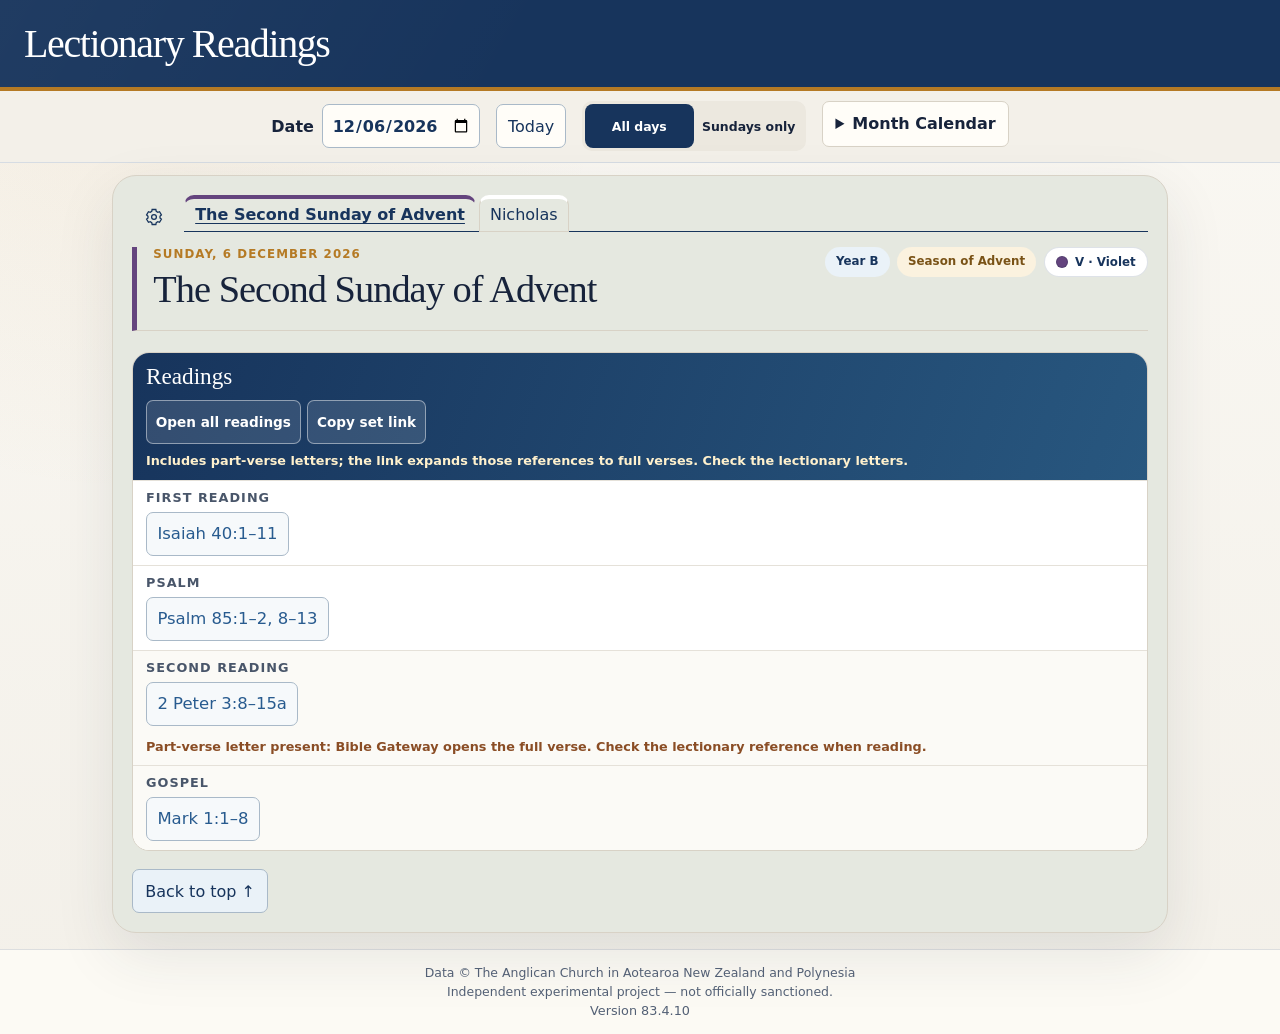
==== commit c725e1b3: "Update lectionary to 83.4.10 — sage background and rounded tabs" ====
--- a/index.html
+++ b/index.html
@@ -5,8 +5,8 @@
     <meta name="viewport" content="width=device-width, initial-scale=1" />
     <meta name="description" content="A Church-year lectionary browser for Sundays, feasts and For All the Saints commemorations." />
     <title>Lectionary Readings</title>
-    <link rel="stylesheet" href="styles.css?v=83.4.9" />
-    <link rel="stylesheet" href="commemorations.css?v=83.4.9" />
+    <link rel="stylesheet" href="styles.css?v=83.4.10" />
+    <link rel="stylesheet" href="commemorations.css?v=83.4.10" />
   </head>
   <body>
     <div class="app-shell">
@@ -274,23 +274,23 @@
         </details>
         <p>Data © The Anglican Church in Aotearoa New Zealand and Polynesia</p>
         <p>Independent experimental project — not officially sanctioned.</p>
-        <p class="release-version">Version 83.4.9</p>
+        <p class="release-version">Version 83.4.10</p>
       </footer>
     </div>
 
-    <script src="data/sundays-data.js?v=83.4.9"></script>
-    <script src="data/sunday-variations-data.js?v=83.4.9"></script>
-    <script src="data/verification-status-data.js?v=83.4.9"></script>
-    <script src="data/feasts-data.js?v=83.4.9"></script>
-    <script src="data/saints-data.js?v=83.4.9"></script>
-    <script src="data/palm-sunday-data.js?v=83.4.9"></script>
-    <script src="data/mandatory-reading-data.js?v=83.4.9"></script>
-    <script src="data/easter-day-data.js?v=83.4.9"></script>
-    <script src="data/te-pouhere-data.js?v=83.4.9"></script>
-    <script src="data/liturgical-colours-data.js?v=83.4.9"></script>
-    <script src="embed-height.js?v=83.4.9"></script>
-    <script src="data/easter-vigil-data.js?v=83.4.9"></script>
-    <script src="data/reading-revisions-data.js?v=83.4.9"></script>
-    <script type="module" src="app.js?v=83.4.9"></script>
+    <script src="data/sundays-data.js?v=83.4.10"></script>
+    <script src="data/sunday-variations-data.js?v=83.4.10"></script>
+    <script src="data/verification-status-data.js?v=83.4.10"></script>
+    <script src="data/feasts-data.js?v=83.4.10"></script>
+    <script src="data/saints-data.js?v=83.4.10"></script>
+    <script src="data/palm-sunday-data.js?v=83.4.10"></script>
+    <script src="data/mandatory-reading-data.js?v=83.4.10"></script>
+    <script src="data/easter-day-data.js?v=83.4.10"></script>
+    <script src="data/te-pouhere-data.js?v=83.4.10"></script>
+    <script src="data/liturgical-colours-data.js?v=83.4.10"></script>
+    <script src="embed-height.js?v=83.4.10"></script>
+    <script src="data/easter-vigil-data.js?v=83.4.10"></script>
+    <script src="data/reading-revisions-data.js?v=83.4.10"></script>
+    <script type="module" src="app.js?v=83.4.10"></script>
   </body>
 </html>
--- a/styles.css
+++ b/styles.css
@@ -430,8 +430,13 @@
 .reading-settings { grid-column: 1 / -1; grid-row: 2; margin: 0; min-width: 0; }
 .reading-picker .reading-name-buttons { margin: 0; gap: 4px 3px; align-items: stretch; border-bottom: 1px solid var(--navy); }
 .reading-picker .reading-name-buttons button { position: relative; flex: 0 1 auto; min-width: 0; min-height: 36px; margin-bottom: -1px; border: 1px solid var(--line); border-top: 4px solid var(--tab-colour, #8b8b86); border-radius: 4px 4px 0 0; background: var(--paper); padding: 5px 10px; font-style: normal; line-height: 1.35; white-space: normal; overflow-wrap: anywhere; color: var(--navy); }
-.reading-picker .reading-name-buttons button[aria-pressed="true"] { background: var(--blue-soft); border-inline-color: var(--navy); border-bottom-color: var(--navy); color: var(--navy); text-decoration: underline; text-underline-offset: 0.2em; font-weight: 650; }
+.reading-picker .reading-name-buttons button[aria-pressed="true"] { background: transparent; border-inline-color: transparent; border-bottom-color: transparent; color: var(--navy); text-decoration: underline; text-underline-offset: 0.2em; font-weight: 650; }
 .reading-picker .reading-name-buttons button:focus-visible { outline: 2px solid var(--navy); outline-offset: 2px; z-index: 1; }
+/* Deeper buff gives pure-white accents separation without extra outlines.
+   Scope this to the reading surround, not the calendar or reading cards. */
+.reading-panel { background: #e5e8e0; }
+.reading-picker .reading-name-buttons button:not([aria-pressed="true"]) { background: #e5e8e0; }
+.reading-picker .reading-name-buttons button { border-radius: 10px 10px 0 0; }
 @media (pointer: coarse) { .reading-picker .reading-name-buttons button { min-height: 44px; } }
 .reading-observance-note { padding: 0.65rem 0; margin: 0 0 0.5rem; border-bottom: 1px solid var(--line); line-height: 1.5; color: var(--navy); }
 /* Compact natural-flow spacing; no fixed reading-panel heights. */
